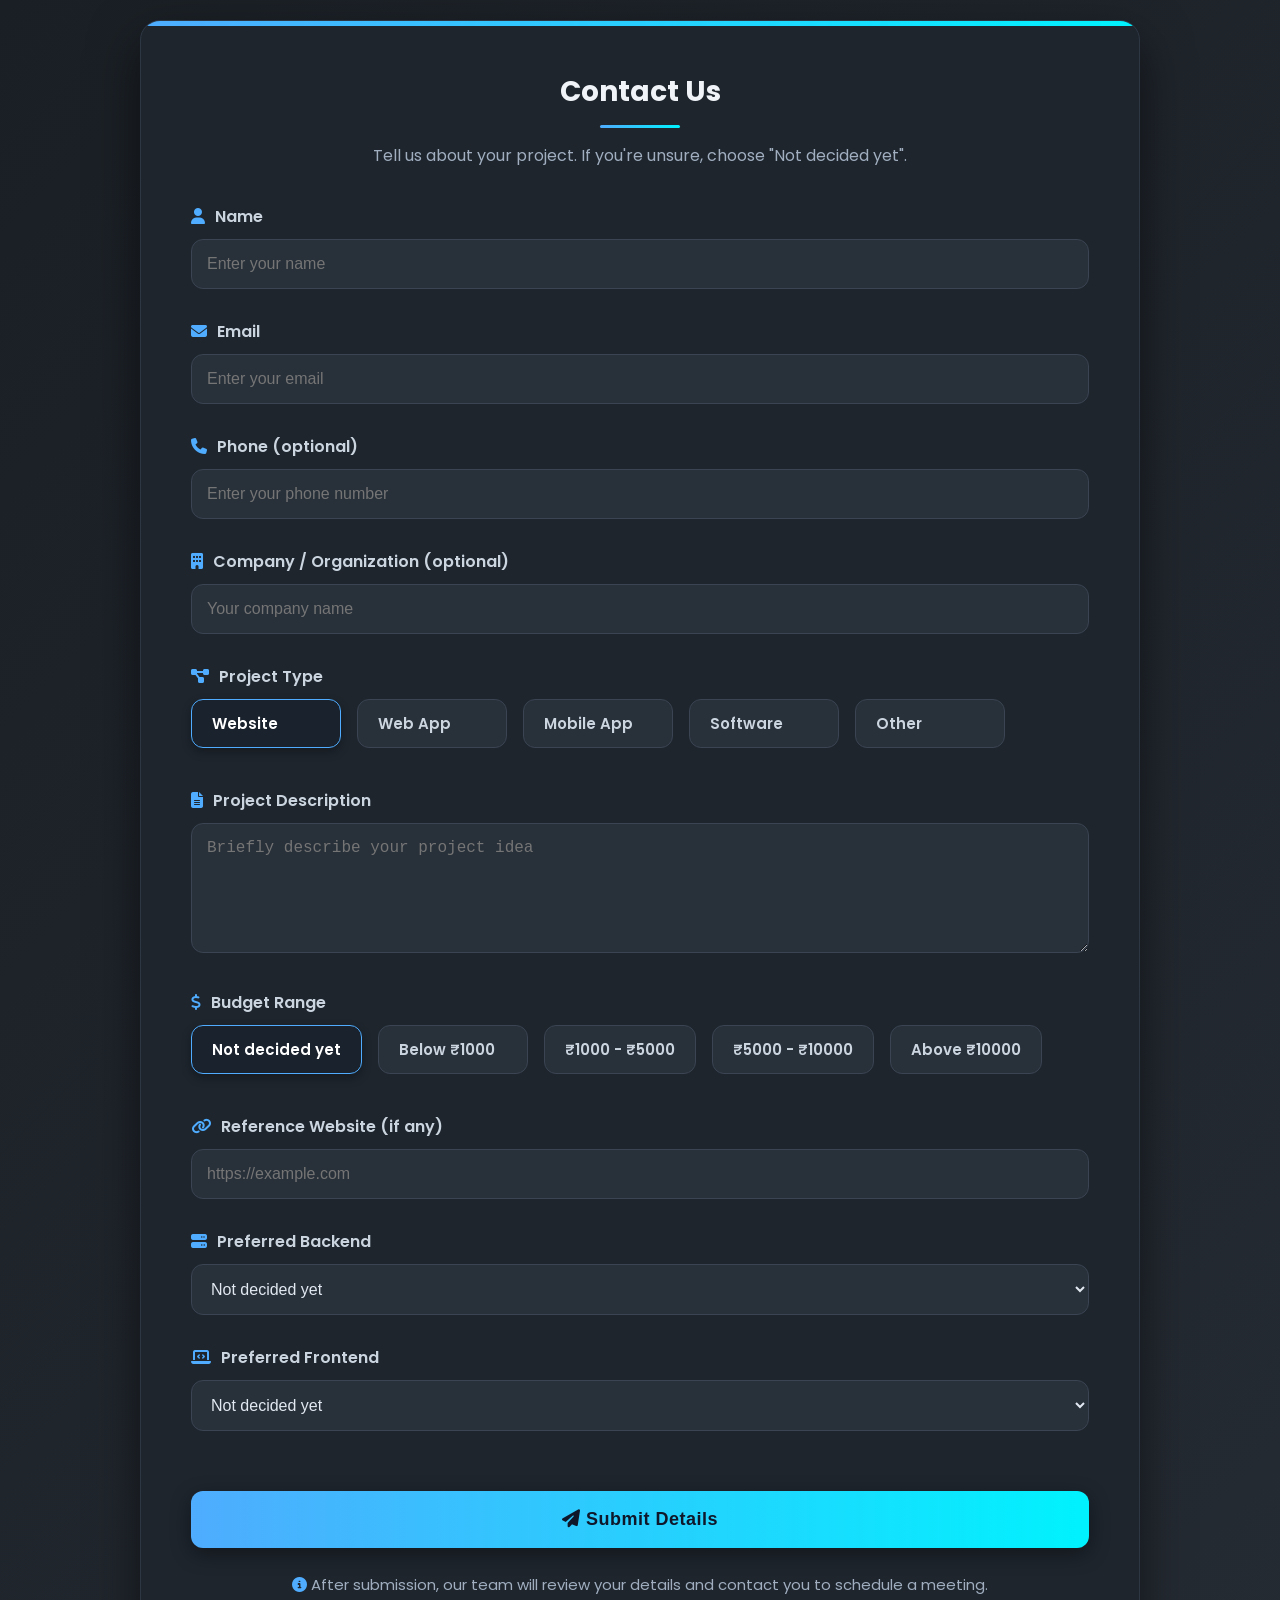
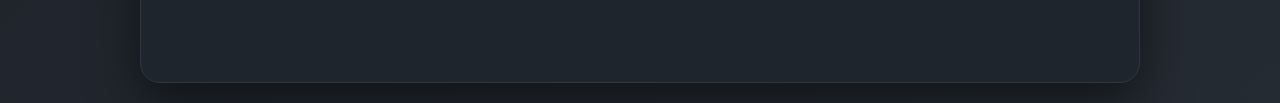
==== pages/contact.html @ 9e1a7c72 "Change in index.html(yet to complete)." ====
<!DOCTYPE html>
<html lang="en">
<head>
  <meta charset="UTF-8" />
  <meta name="viewport" content="width=device-width, initial-scale=1.0" />
  <title>Contact Us | Project Inquiry</title>
  <link href="https://fonts.googleapis.com/css2?family=Poppins:wght@300;400;500;600;700&display=swap" rel="stylesheet">
  <link rel="stylesheet" href="https://cdnjs.cloudflare.com/ajax/libs/font-awesome/6.4.0/css/all.min.css">
  <style>
    * {
      margin: 0;
      padding: 0;
      box-sizing: border-box;
    }

    body {
      font-family: "Poppins", sans-serif;
      background: linear-gradient(135deg, #1a1f25 0%, #252b33 100%);
      color: #e0e6ed;
      min-height: 100vh;
      display: flex;
      justify-content: center;
      align-items: center;
      padding: 20px;
    }

    .container {
      max-width: 1000px; /* Increased width */
      width: 100%;
      background: #1e252d;
      padding: 50px;
      border-radius: 20px;
      box-shadow: 0 20px 50px rgba(0, 0, 0, 0.5);
      position: relative;
      overflow: hidden;
      transform: translateY(0);
      transition: transform 0.5s ease, box-shadow 0.5s ease;
      border: 1px solid #2d3744;
    }

    .container:hover {
      transform: translateY(-6px);
      box-shadow: 0 25px 60px rgba(0, 0, 0, 0.6);
    }

    .container::before {
      content: "";
      position: absolute;
      top: 0;
      left: 0;
      width: 100%;
      height: 5px;
      background: linear-gradient(90deg, #4facfe 0%, #00f2fe 100%);
      border-radius: 20px 20px 0 0;
    }

    h1 {
      text-align: center;
      color: #f0f4f8;
      margin-bottom: 15px;
      font-weight: 700;
      position: relative;
      padding-bottom: 15px;
      font-size: 28px;
    }

    h1::after {
      content: "";
      position: absolute;
      bottom: 0;
      left: 50%;
      transform: translateX(-50%);
      width: 80px;
      height: 3px;
      background: linear-gradient(90deg, #4facfe 0%, #00f2fe 100%);
      border-radius: 2px;
    }

    p {
      text-align: center;
      color: #a0aec0;
      margin-bottom: 35px;
      line-height: 1.6;
      font-size: 16px;
    }

    form {
      margin-top: 20px;
    }

    .form-group {
      margin-bottom: 30px;
      position: relative;
      opacity: 0;
      transform: translateY(20px);
      animation: fadeInUp 0.6s ease forwards;
    }

    .form-group:nth-child(n) { 
      animation-delay: calc(0.1s * var(--delay)); 
    }

    label {
      display: block;
      font-weight: 600;
      margin-bottom: 10px;
      color: #cbd5e0;
      display: flex;
      align-items: center;
      font-size: 16px;
    }

    label i {
      margin-right: 10px;
      color: #4facfe;
    }

    input[type="text"],
    input[type="email"],
    input[type="url"],
    textarea,
    select {
      width: 100%;
      padding: 15px;
      border: 1px solid #3a4452;
      border-radius: 12px;
      font-size: 16px;
      background-color: #28303a;
      color: #e2e8f0;
      transition: all 0.3s ease;
    }

    input:focus,
    textarea:focus,
    select:focus {
      border-color: #4facfe;
      box-shadow: 0 0 0 3px rgba(79, 172, 254, 0.3);
      outline: none;
      background-color: #2d3744;
    }

    textarea {
      resize: vertical;
      min-height: 130px;
    }

    /* Radio Button Styling */
    .option-group {
      display: flex;
      flex-wrap: wrap;
      gap: 16px;
      margin-top: 10px;
    }

    .option-item {
      display: flex;
      align-items: center;
      position: relative;
    }

    .option-input {
      opacity: 0;
      position: absolute;
    }

    .option-label {
      padding: 12px 20px;
      background: #28303a;
      border: 1px solid #3a4452;
      border-radius: 12px;
      cursor: pointer;
      transition: all 0.25s ease;
      font-size: 15px;
      user-select: none;
      min-width: 150px;
      text-align: center;
      color: #cbd5e0;
    }

    .option-input:checked + .option-label {
      background: #1a222e;
      border-color: #4facfe;
      color: #ffffff;
      font-weight: 600;
      box-shadow: 0 4px 10px rgba(0, 0, 0, 0.3);
    }

    .option-input:focus + .option-label {
      outline: 2px solid #4facfe;
      outline-offset: 2px;
    }

    button {
      margin-top: 30px;
      width: 100%;
      padding: 18px;
      background: linear-gradient(90deg, #4facfe 0%, #00f2fe 100%);
      color: #0f172a;
      border: none;
      border-radius: 12px;
      font-size: 18px;
      font-weight: 600;
      cursor: pointer;
      transition: all 0.4s ease;
      position: relative;
      overflow: hidden;
      box-shadow: 0 6px 20px rgba(0, 0, 0, 0.4);
      letter-spacing: 0.5px;
    }

    button:hover {
      transform: translateY(-4px);
      box-shadow: 0 10px 25px rgba(0, 0, 0, 0.5);
    }

    button:active {
      transform: translateY(0);
    }

    button::after {
      content: "";
      position: absolute;
      top: 0;
      left: -100%;
      width: 100%;
      height: 100%;
      background: linear-gradient(90deg, transparent, rgba(255, 255, 255, 0.2), transparent);
      transition: left 0.6s;
    }

    button:hover::after {
      left: 100%;
    }

    .note {
      font-size: 15px;
      color: #a0aec0;
      margin-top: 25px;
      text-align: center;
      line-height: 1.6;
      opacity: 0;
      transform: translateY(10px);
      animation: fadeInUp 0.8s ease forwards;
    }

    .note i {
      color: #4facfe;
    }

    @keyframes fadeInUp {
      to {
        opacity: 1;
        transform: translateY(0);
      }
    }

    @media (max-width: 768px) {
      .container {
        padding: 30px;
        max-width: 95%;
      }

      .option-group {
        flex-direction: column;
        gap: 12px;
      }

      .option-label {
        min-width: auto;
        text-align: left;
        padding: 14px;
      }

      h1 {
        font-size: 24px;
      }
    }
  </style>
</head>
<body>
  <div class="container">
    <h1>Contact Us</h1>
    <p>Tell us about your project. If you're unsure, choose "Not decided yet".</p>

    <form>
      <!-- Basic Info -->
      <div class="form-group" style="--delay: 1">
        <label><i class="fas fa-user"></i> Name</label>
        <input type="text" placeholder="Enter your name" required>
      </div>

      <div class="form-group" style="--delay: 2">
        <label><i class="fas fa-envelope"></i> Email</label>
        <input type="email" placeholder="Enter your email" required>
      </div>

      <div class="form-group" style="--delay: 3">
        <label><i class="fas fa-phone"></i> Phone (optional)</label>
        <input type="text" placeholder="Enter your phone number">
      </div>

      <div class="form-group" style="--delay: 4">
        <label><i class="fas fa-building"></i> Company / Organization (optional)</label>
        <input type="text" placeholder="Your company name">
      </div>

      <!-- Project Type - Radio Buttons -->
      <div class="form-group" style="--delay: 5">
        <label><i class="fas fa-project-diagram"></i> Project Type</label>
        <div class="option-group">
          <div class="option-item">
            <input type="radio" id="type-website" name="project-type" class="option-input" value="Website" checked>
            <label for="type-website" class="option-label">Website</label>
          </div>
          <div class="option-item">
            <input type="radio" id="type-webapp" name="project-type" class="option-input" value="Web App">
            <label for="type-webapp" class="option-label">Web App</label>
          </div>
          <div class="option-item">
            <input type="radio" id="type-mobile" name="project-type" class="option-input" value="Mobile App">
            <label for="type-mobile" class="option-label">Mobile App</label>
          </div>
          <div class="option-item">
            <input type="radio" id="type-software" name="project-type" class="option-input" value="Software">
            <label for="type-software" class="option-label">Software</label>
          </div>
          <div class="option-item">
            <input type="radio" id="type-other" name="project-type" class="option-input" value="Other">
            <label for="type-other" class="option-label">Other</label>
          </div>
        </div>
      </div>

      <!-- Project Description -->
      <div class="form-group" style="--delay: 6">
        <label><i class="fas fa-file-alt"></i> Project Description</label>
        <textarea placeholder="Briefly describe your project idea"></textarea>
      </div>

      <!-- Budget Range - Radio Buttons -->
      <div class="form-group" style="--delay: 7">
        <label><i class="fas fa-dollar-sign"></i> Budget Range</label>
        <div class="option-group">
          <div class="option-item">
            <input type="radio" id="budget-undecided" name="budget" class="option-input" value="Not decided yet" checked>
            <label for="budget-undecided" class="option-label">Not decided yet</label>
          </div>
          <div class="option-item">
            <input type="radio" id="budget-low" name="budget" class="option-input" value="Below ₹1000">
            <label for="budget-low" class="option-label">Below ₹1000</label>
          </div>
          <div class="option-item">
            <input type="radio" id="budget-mid1" name="budget" class="option-input" value="₹1000 - ₹5000">
            <label for="budget-mid1" class="option-label">₹1000 - ₹5000</label>
          </div>
          <div class="option-item">
            <input type="radio" id="budget-mid2" name="budget" class="option-input" value="₹5000 - ₹10000">
            <label for="budget-mid2" class="option-label">₹5000 - ₹10000</label>
          </div>
          <div class="option-item">
            <input type="radio" id="budget-high" name="budget" class="option-input" value="Above ₹10000">
            <label for="budget-high" class="option-label">Above ₹10000</label>
          </div>
        </div>
      </div>

      <!-- Reference Website -->
      <div class="form-group" style="--delay: 8">
        <label><i class="fas fa-link"></i> Reference Website (if any)</label>
        <input type="url" placeholder="https://example.com">
      </div>

      <!-- Technology Preferences -->
      <div class="form-group" style="--delay: 9">
        <label><i class="fas fa-server"></i> Preferred Backend</label>
        <select>
          <option>Not decided yet</option>
          <option>Java (Secure and reliable)</option>
          <option>Node.js (Fast and scalable)</option>
          <option>Python (Clean and efficient)</option>
          <option>PHP (Cost-effective)</option>
          <option>.NET Core (Robust for enterprise)</option>
          <option>Go (High performance)</option>
          <option>Firebase (Serverless and quick)</option>
        </select>
      </div>

      <div class="form-group" style="--delay: 10">
        <label><i class="fas fa-laptop-code"></i> Preferred Frontend</label>
        <select>
          <option>Not decided yet</option>
          <option>React.js (Modern and dynamic)</option>
          <option>Vue.js (Lightweight and flexible)</option>
          <option>Angular (Structured and powerful)</option>
          <option>Next.js (SEO-friendly React)</option>
          <option>Svelte (Fast and minimal)</option>
          <option>HTML + CSS + JS (Simple and affordable)</option>
          <option>Flutter Web (Cross-platform UI)</option>
        </select>
      </div>

      <button type="submit" style="--delay: 11">
        <i class="fas fa-paper-plane"></i> Submit Details
      </button>

      <p class="note" style="--delay: 12">
        <i class="fas fa-info-circle"></i> After submission, our team will review your details and contact you to schedule a meeting.
      </p>
    </form>
  </div>

  <script>
    // Focus enhancement for accessibility
    document.querySelectorAll('.option-input').forEach(input => {
      input.addEventListener('focus', () => {
        input.nextElementSibling.style.outline = '2px solid #4facfe';
      });
      input.addEventListener('blur', () => {
        input.nextElementSibling.style.outline = 'none';
      });
    });

    // Form submission simulation
    document.querySelector('form').addEventListener('submit', e => {
      e.preventDefault();
      const btn = e.target.querySelector('button');
      const original = btn.innerHTML;
      btn.innerHTML = '<i class="fas fa-spinner fa-spin"></i> Sending...';
      btn.disabled = true;

      setTimeout(() => {
        btn.innerHTML = '<i class="fas fa-check"></i> Submitted Successfully!';
        btn.style.background = 'linear-gradient(90deg, #00b09b, #96c93d)';
        setTimeout(() => {
          btn.innerHTML = original;
          btn.disabled = false;
          btn.style.background = 'linear-gradient(90deg, #4facfe 0%, #00f2fe 100%)';
        }, 2500);
      }, 1500);
    });
  </script>
</body>
</html>
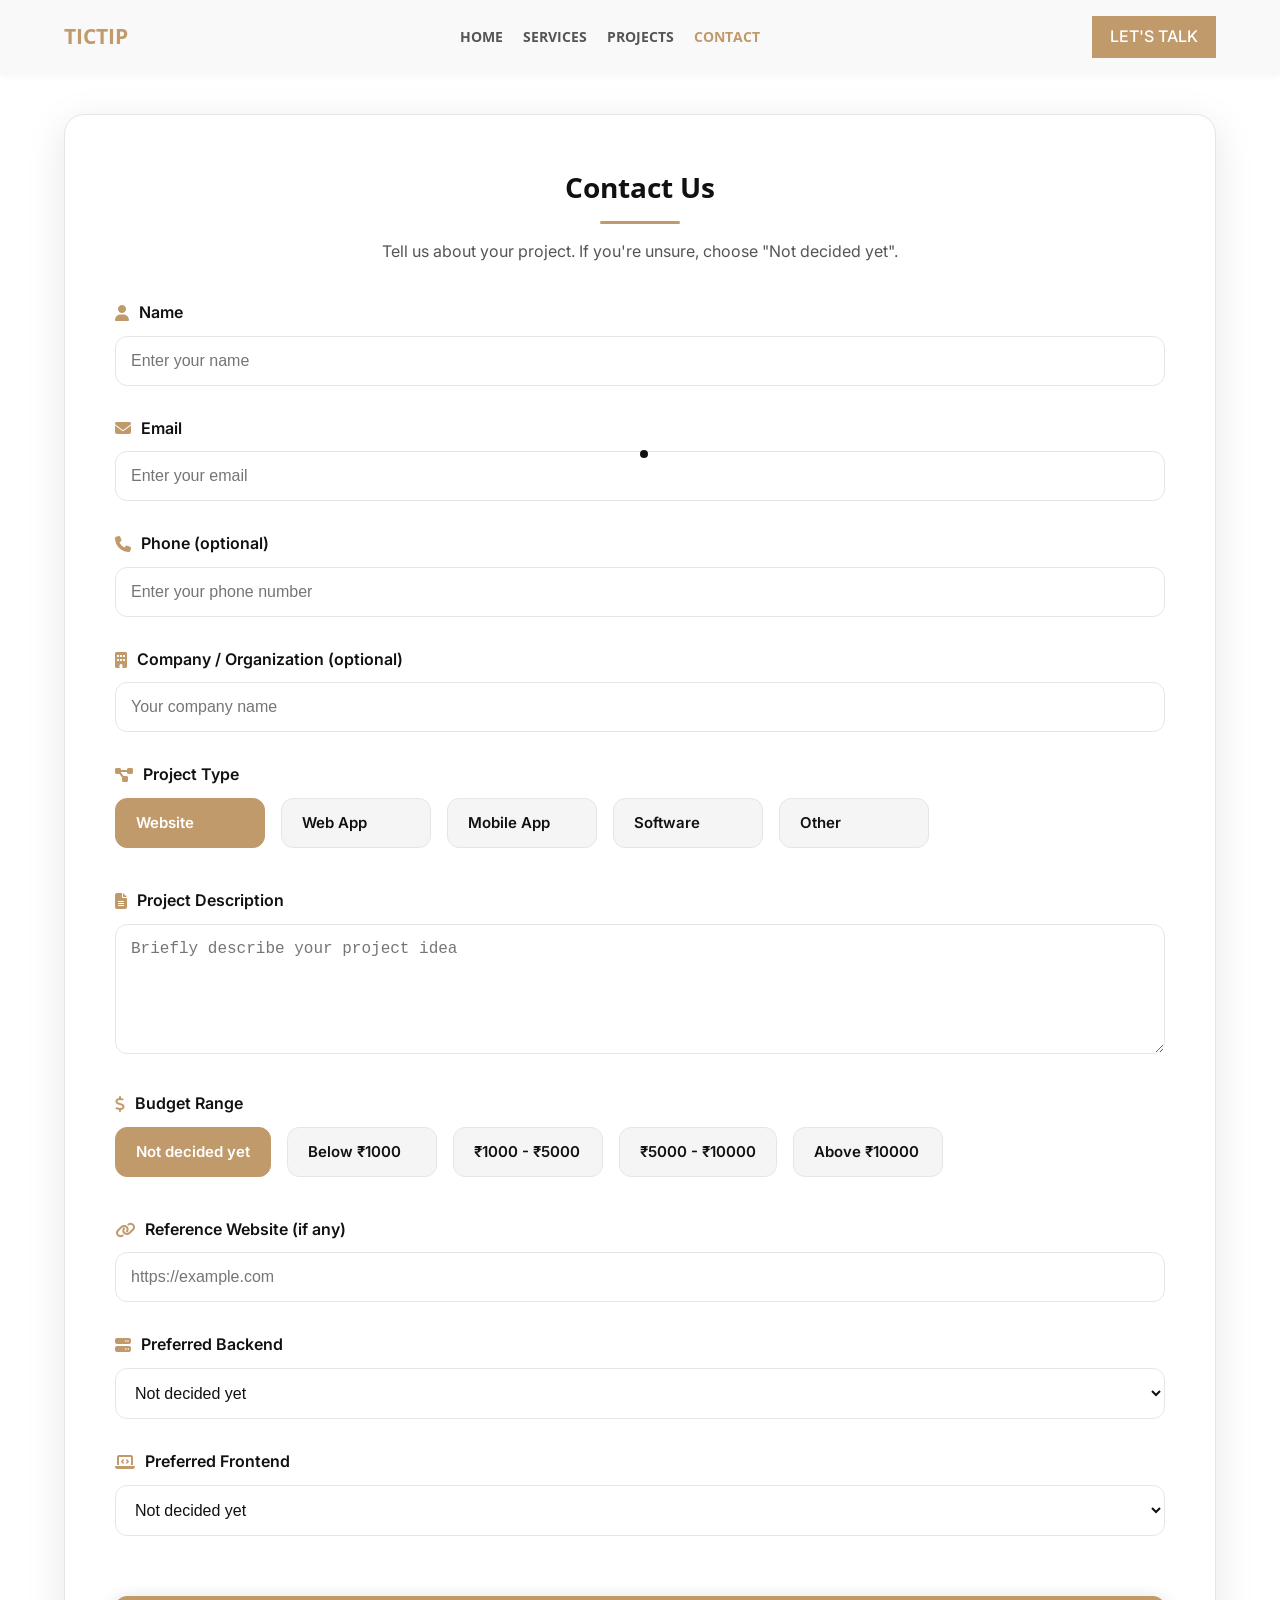
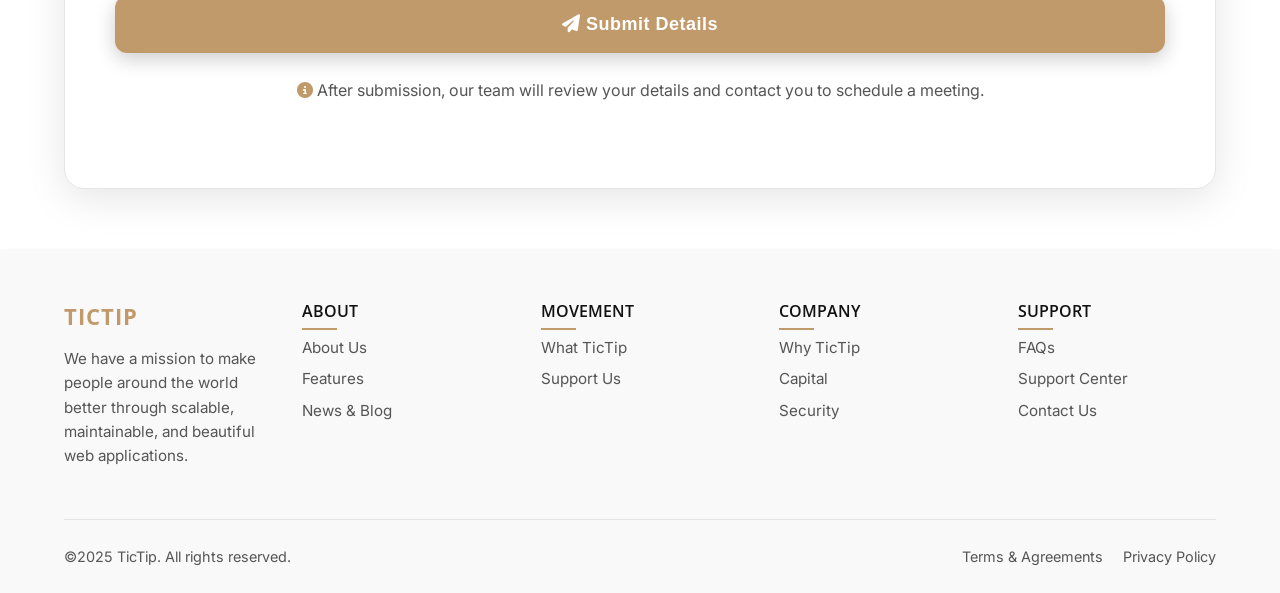
==== commit 24823b03: "Add modern contact page with custom styles and JS" ====
--- a/pages/contact.html
+++ b/pages/contact.html
@@ -4,440 +4,208 @@
   <meta charset="UTF-8" />
   <meta name="viewport" content="width=device-width, initial-scale=1.0" />
   <title>Contact Us | Project Inquiry</title>
-  <link href="https://fonts.googleapis.com/css2?family=Poppins:wght@300;400;500;600;700&display=swap" rel="stylesheet">
+  <!-- Fonts -->
+  <link href="https://fonts.googleapis.com/css2?family=Open+Sans:wght@700&family=Inter:wght@400;500;600&display=swap" rel="stylesheet">
+  <!-- Icons -->
   <link rel="stylesheet" href="https://cdnjs.cloudflare.com/ajax/libs/font-awesome/6.4.0/css/all.min.css">
-  <style>
-    * {
-      margin: 0;
-      padding: 0;
-      box-sizing: border-box;
-    }
-
-    body {
-      font-family: "Poppins", sans-serif;
-      background: linear-gradient(135deg, #1a1f25 0%, #252b33 100%);
-      color: #e0e6ed;
-      min-height: 100vh;
-      display: flex;
-      justify-content: center;
-      align-items: center;
-      padding: 20px;
-    }
-
-    .container {
-      max-width: 1000px; /* Increased width */
-      width: 100%;
-      background: #1e252d;
-      padding: 50px;
-      border-radius: 20px;
-      box-shadow: 0 20px 50px rgba(0, 0, 0, 0.5);
-      position: relative;
-      overflow: hidden;
-      transform: translateY(0);
-      transition: transform 0.5s ease, box-shadow 0.5s ease;
-      border: 1px solid #2d3744;
-    }
-
-    .container:hover {
-      transform: translateY(-6px);
-      box-shadow: 0 25px 60px rgba(0, 0, 0, 0.6);
-    }
-
-    .container::before {
-      content: "";
-      position: absolute;
-      top: 0;
-      left: 0;
-      width: 100%;
-      height: 5px;
-      background: linear-gradient(90deg, #4facfe 0%, #00f2fe 100%);
-      border-radius: 20px 20px 0 0;
-    }
-
-    h1 {
-      text-align: center;
-      color: #f0f4f8;
-      margin-bottom: 15px;
-      font-weight: 700;
-      position: relative;
-      padding-bottom: 15px;
-      font-size: 28px;
-    }
-
-    h1::after {
-      content: "";
-      position: absolute;
-      bottom: 0;
-      left: 50%;
-      transform: translateX(-50%);
-      width: 80px;
-      height: 3px;
-      background: linear-gradient(90deg, #4facfe 0%, #00f2fe 100%);
-      border-radius: 2px;
-    }
-
-    p {
-      text-align: center;
-      color: #a0aec0;
-      margin-bottom: 35px;
-      line-height: 1.6;
-      font-size: 16px;
-    }
-
-    form {
-      margin-top: 20px;
-    }
-
-    .form-group {
-      margin-bottom: 30px;
-      position: relative;
-      opacity: 0;
-      transform: translateY(20px);
-      animation: fadeInUp 0.6s ease forwards;
-    }
-
-    .form-group:nth-child(n) { 
-      animation-delay: calc(0.1s * var(--delay)); 
-    }
-
-    label {
-      display: block;
-      font-weight: 600;
-      margin-bottom: 10px;
-      color: #cbd5e0;
-      display: flex;
-      align-items: center;
-      font-size: 16px;
-    }
-
-    label i {
-      margin-right: 10px;
-      color: #4facfe;
-    }
-
-    input[type="text"],
-    input[type="email"],
-    input[type="url"],
-    textarea,
-    select {
-      width: 100%;
-      padding: 15px;
-      border: 1px solid #3a4452;
-      border-radius: 12px;
-      font-size: 16px;
-      background-color: #28303a;
-      color: #e2e8f0;
-      transition: all 0.3s ease;
-    }
-
-    input:focus,
-    textarea:focus,
-    select:focus {
-      border-color: #4facfe;
-      box-shadow: 0 0 0 3px rgba(79, 172, 254, 0.3);
-      outline: none;
-      background-color: #2d3744;
-    }
-
-    textarea {
-      resize: vertical;
-      min-height: 130px;
-    }
-
-    /* Radio Button Styling */
-    .option-group {
-      display: flex;
-      flex-wrap: wrap;
-      gap: 16px;
-      margin-top: 10px;
-    }
-
-    .option-item {
-      display: flex;
-      align-items: center;
-      position: relative;
-    }
-
-    .option-input {
-      opacity: 0;
-      position: absolute;
-    }
-
-    .option-label {
-      padding: 12px 20px;
-      background: #28303a;
-      border: 1px solid #3a4452;
-      border-radius: 12px;
-      cursor: pointer;
-      transition: all 0.25s ease;
-      font-size: 15px;
-      user-select: none;
-      min-width: 150px;
-      text-align: center;
-      color: #cbd5e0;
-    }
-
-    .option-input:checked + .option-label {
-      background: #1a222e;
-      border-color: #4facfe;
-      color: #ffffff;
-      font-weight: 600;
-      box-shadow: 0 4px 10px rgba(0, 0, 0, 0.3);
-    }
-
-    .option-input:focus + .option-label {
-      outline: 2px solid #4facfe;
-      outline-offset: 2px;
-    }
-
-    button {
-      margin-top: 30px;
-      width: 100%;
-      padding: 18px;
-      background: linear-gradient(90deg, #4facfe 0%, #00f2fe 100%);
-      color: #0f172a;
-      border: none;
-      border-radius: 12px;
-      font-size: 18px;
-      font-weight: 600;
-      cursor: pointer;
-      transition: all 0.4s ease;
-      position: relative;
-      overflow: hidden;
-      box-shadow: 0 6px 20px rgba(0, 0, 0, 0.4);
-      letter-spacing: 0.5px;
-    }
-
-    button:hover {
-      transform: translateY(-4px);
-      box-shadow: 0 10px 25px rgba(0, 0, 0, 0.5);
-    }
-
-    button:active {
-      transform: translateY(0);
-    }
-
-    button::after {
-      content: "";
-      position: absolute;
-      top: 0;
-      left: -100%;
-      width: 100%;
-      height: 100%;
-      background: linear-gradient(90deg, transparent, rgba(255, 255, 255, 0.2), transparent);
-      transition: left 0.6s;
-    }
-
-    button:hover::after {
-      left: 100%;
-    }
-
-    .note {
-      font-size: 15px;
-      color: #a0aec0;
-      margin-top: 25px;
-      text-align: center;
-      line-height: 1.6;
-      opacity: 0;
-      transform: translateY(10px);
-      animation: fadeInUp 0.8s ease forwards;
-    }
-
-    .note i {
-      color: #4facfe;
-    }
-
-    @keyframes fadeInUp {
-      to {
-        opacity: 1;
-        transform: translateY(0);
-      }
-    }
-
-    @media (max-width: 768px) {
-      .container {
-        padding: 30px;
-        max-width: 95%;
-      }
-
-      .option-group {
-        flex-direction: column;
-        gap: 12px;
-      }
-
-      .option-label {
-        min-width: auto;
-        text-align: left;
-        padding: 14px;
-      }
-
-      h1 {
-        font-size: 24px;
-      }
-    }
-  </style>
+  <!-- Styles -->
+  <link rel="stylesheet" href="../style/contact.css">
 </head>
 <body>
-  <div class="container">
-    <h1>Contact Us</h1>
-    <p>Tell us about your project. If you're unsure, choose "Not decided yet".</p>
-
-    <form>
-      <!-- Basic Info -->
-      <div class="form-group" style="--delay: 1">
-        <label><i class="fas fa-user"></i> Name</label>
-        <input type="text" placeholder="Enter your name" required>
-      </div>
-
-      <div class="form-group" style="--delay: 2">
-        <label><i class="fas fa-envelope"></i> Email</label>
-        <input type="email" placeholder="Enter your email" required>
-      </div>
-
-      <div class="form-group" style="--delay: 3">
-        <label><i class="fas fa-phone"></i> Phone (optional)</label>
-        <input type="text" placeholder="Enter your phone number">
-      </div>
-
-      <div class="form-group" style="--delay: 4">
-        <label><i class="fas fa-building"></i> Company / Organization (optional)</label>
-        <input type="text" placeholder="Your company name">
-      </div>
-
-      <!-- Project Type - Radio Buttons -->
-      <div class="form-group" style="--delay: 5">
-        <label><i class="fas fa-project-diagram"></i> Project Type</label>
-        <div class="option-group">
-          <div class="option-item">
-            <input type="radio" id="type-website" name="project-type" class="option-input" value="Website" checked>
-            <label for="type-website" class="option-label">Website</label>
+  <!-- Header -->
+  <header class="topbar">
+    <div class="container nav-container">
+      <a href="/" class="brand">TicTip</a>
+      <nav>
+        <a href="../index.html">Home</a>
+        <a href="#">Services</a>
+        <a href="../pages/projects.html">Projects</a>
+        <a href="../pages/contact.html" class="active">Contact</a>
+      </nav>
+      <a href="#" class="cta">Let's Talk</a>
+    </div>
+  </header>
+
+  <!-- Cursor -->
+  <div id="cursor">
+    <div id="cursor-dot"></div>
+  </div>
+
+  <!-- Contact Form Section -->
+  <main class="container contact-section">
+    <div class="form-wrapper">
+      <h1>Contact Us</h1>
+      <p>Tell us about your project. If you're unsure, choose "Not decided yet".</p>
+
+      <form id="contactForm">
+        <div class="form-group" style="--delay: 1">
+          <label><i class="fas fa-user"></i> Name</label>
+          <input type="text" placeholder="Enter your name" required>
+        </div>
+
+        <div class="form-group" style="--delay: 2">
+          <label><i class="fas fa-envelope"></i> Email</label>
+          <input type="email" placeholder="Enter your email" required>
+        </div>
+
+        <div class="form-group" style="--delay: 3">
+          <label><i class="fas fa-phone"></i> Phone (optional)</label>
+          <input type="text" placeholder="Enter your phone number">
+        </div>
+
+        <div class="form-group" style="--delay: 4">
+          <label><i class="fas fa-building"></i> Company / Organization (optional)</label>
+          <input type="text" placeholder="Your company name">
+        </div>
+
+        <div class="form-group" style="--delay: 5">
+          <label><i class="fas fa-project-diagram"></i> Project Type</label>
+          <div class="option-group">
+            <div class="option-item">
+              <input type="radio" id="type-website" name="project-type" class="option-input" value="Website" checked>
+              <label for="type-website" class="option-label">Website</label>
+            </div>
+            <div class="option-item">
+              <input type="radio" id="type-webapp" name="project-type" class="option-input" value="Web App">
+              <label for="type-webapp" class="option-label">Web App</label>
+            </div>
+            <div class="option-item">
+              <input type="radio" id="type-mobile" name="project-type" class="option-input" value="Mobile App">
+              <label for="type-mobile" class="option-label">Mobile App</label>
+            </div>
+            <div class="option-item">
+              <input type="radio" id="type-software" name="project-type" class="option-input" value="Software">
+              <label for="type-software" class="option-label">Software</label>
+            </div>
+            <div class="option-item">
+              <input type="radio" id="type-other" name="project-type" class="option-input" value="Other">
+              <label for="type-other" class="option-label">Other</label>
+            </div>
           </div>
-          <div class="option-item">
-            <input type="radio" id="type-webapp" name="project-type" class="option-input" value="Web App">
-            <label for="type-webapp" class="option-label">Web App</label>
+        </div>
+
+        <div class="form-group" style="--delay: 6">
+          <label><i class="fas fa-file-alt"></i> Project Description</label>
+          <textarea placeholder="Briefly describe your project idea"></textarea>
+        </div>
+
+        <div class="form-group" style="--delay: 7">
+          <label><i class="fas fa-dollar-sign"></i> Budget Range</label>
+          <div class="option-group">
+            <div class="option-item">
+              <input type="radio" id="budget-undecided" name="budget" class="option-input" value="Not decided yet" checked>
+              <label for="budget-undecided" class="option-label">Not decided yet</label>
+            </div>
+            <div class="option-item">
+              <input type="radio" id="budget-low" name="budget" class="option-input" value="Below ₹1000">
+              <label for="budget-low" class="option-label">Below ₹1000</label>
+            </div>
+            <div class="option-item">
+              <input type="radio" id="budget-mid1" name="budget" class="option-input" value="₹1000 - ₹5000">
+              <label for="budget-mid1" class="option-label">₹1000 - ₹5000</label>
+            </div>
+            <div class="option-item">
+              <input type="radio" id="budget-mid2" name="budget" class="option-input" value="₹5000 - ₹10000">
+              <label for="budget-mid2" class="option-label">₹5000 - ₹10000</label>
+            </div>
+            <div class="option-item">
+              <input type="radio" id="budget-high" name="budget" class="option-input" value="Above ₹10000">
+              <label for="budget-high" class="option-label">Above ₹10000</label>
+            </div>
           </div>
-          <div class="option-item">
-            <input type="radio" id="type-mobile" name="project-type" class="option-input" value="Mobile App">
-            <label for="type-mobile" class="option-label">Mobile App</label>
-          </div>
-          <div class="option-item">
-            <input type="radio" id="type-software" name="project-type" class="option-input" value="Software">
-            <label for="type-software" class="option-label">Software</label>
-          </div>
-          <div class="option-item">
-            <input type="radio" id="type-other" name="project-type" class="option-input" value="Other">
-            <label for="type-other" class="option-label">Other</label>
-          </div>
-        </div>
-      </div>
-
-      <!-- Project Description -->
-      <div class="form-group" style="--delay: 6">
-        <label><i class="fas fa-file-alt"></i> Project Description</label>
-        <textarea placeholder="Briefly describe your project idea"></textarea>
-      </div>
-
-      <!-- Budget Range - Radio Buttons -->
-      <div class="form-group" style="--delay: 7">
-        <label><i class="fas fa-dollar-sign"></i> Budget Range</label>
-        <div class="option-group">
-          <div class="option-item">
-            <input type="radio" id="budget-undecided" name="budget" class="option-input" value="Not decided yet" checked>
-            <label for="budget-undecided" class="option-label">Not decided yet</label>
-          </div>
-          <div class="option-item">
-            <input type="radio" id="budget-low" name="budget" class="option-input" value="Below ₹1000">
-            <label for="budget-low" class="option-label">Below ₹1000</label>
-          </div>
-          <div class="option-item">
-            <input type="radio" id="budget-mid1" name="budget" class="option-input" value="₹1000 - ₹5000">
-            <label for="budget-mid1" class="option-label">₹1000 - ₹5000</label>
-          </div>
-          <div class="option-item">
-            <input type="radio" id="budget-mid2" name="budget" class="option-input" value="₹5000 - ₹10000">
-            <label for="budget-mid2" class="option-label">₹5000 - ₹10000</label>
-          </div>
-          <div class="option-item">
-            <input type="radio" id="budget-high" name="budget" class="option-input" value="Above ₹10000">
-            <label for="budget-high" class="option-label">Above ₹10000</label>
-          </div>
-        </div>
-      </div>
-
-      <!-- Reference Website -->
-      <div class="form-group" style="--delay: 8">
-        <label><i class="fas fa-link"></i> Reference Website (if any)</label>
-        <input type="url" placeholder="https://example.com">
-      </div>
-
-      <!-- Technology Preferences -->
-      <div class="form-group" style="--delay: 9">
-        <label><i class="fas fa-server"></i> Preferred Backend</label>
-        <select>
-          <option>Not decided yet</option>
-          <option>Java (Secure and reliable)</option>
-          <option>Node.js (Fast and scalable)</option>
-          <option>Python (Clean and efficient)</option>
-          <option>PHP (Cost-effective)</option>
-          <option>.NET Core (Robust for enterprise)</option>
-          <option>Go (High performance)</option>
-          <option>Firebase (Serverless and quick)</option>
-        </select>
-      </div>
-
-      <div class="form-group" style="--delay: 10">
-        <label><i class="fas fa-laptop-code"></i> Preferred Frontend</label>
-        <select>
-          <option>Not decided yet</option>
-          <option>React.js (Modern and dynamic)</option>
-          <option>Vue.js (Lightweight and flexible)</option>
-          <option>Angular (Structured and powerful)</option>
-          <option>Next.js (SEO-friendly React)</option>
-          <option>Svelte (Fast and minimal)</option>
-          <option>HTML + CSS + JS (Simple and affordable)</option>
-          <option>Flutter Web (Cross-platform UI)</option>
-        </select>
-      </div>
-
-      <button type="submit" style="--delay: 11">
-        <i class="fas fa-paper-plane"></i> Submit Details
-      </button>
-
-      <p class="note" style="--delay: 12">
-        <i class="fas fa-info-circle"></i> After submission, our team will review your details and contact you to schedule a meeting.
-      </p>
-    </form>
-  </div>
-
-  <script>
-    // Focus enhancement for accessibility
-    document.querySelectorAll('.option-input').forEach(input => {
-      input.addEventListener('focus', () => {
-        input.nextElementSibling.style.outline = '2px solid #4facfe';
-      });
-      input.addEventListener('blur', () => {
-        input.nextElementSibling.style.outline = 'none';
-      });
-    });
-
-    // Form submission simulation
-    document.querySelector('form').addEventListener('submit', e => {
-      e.preventDefault();
-      const btn = e.target.querySelector('button');
-      const original = btn.innerHTML;
-      btn.innerHTML = '<i class="fas fa-spinner fa-spin"></i> Sending...';
-      btn.disabled = true;
-
-      setTimeout(() => {
-        btn.innerHTML = '<i class="fas fa-check"></i> Submitted Successfully!';
-        btn.style.background = 'linear-gradient(90deg, #00b09b, #96c93d)';
-        setTimeout(() => {
-          btn.innerHTML = original;
-          btn.disabled = false;
-          btn.style.background = 'linear-gradient(90deg, #4facfe 0%, #00f2fe 100%)';
-        }, 2500);
-      }, 1500);
-    });
-  </script>
+        </div>
+
+        <div class="form-group" style="--delay: 8">
+          <label><i class="fas fa-link"></i> Reference Website (if any)</label>
+          <input type="url" placeholder="https://example.com">
+        </div>
+
+        <div class="form-group" style="--delay: 9">
+          <label><i class="fas fa-server"></i> Preferred Backend</label>
+          <select>
+            <option>Not decided yet</option>
+            <option>Java (Secure and reliable)</option>
+            <option>Node.js (Fast and scalable)</option>
+            <option>Python (Clean and efficient)</option>
+            <option>PHP (Cost-effective)</option>
+            <option>.NET Core (Robust for enterprise)</option>
+            <option>Go (High performance)</option>
+            <option>Firebase (Serverless and quick)</option>
+          </select>
+        </div>
+
+        <div class="form-group" style="--delay: 10">
+          <label><i class="fas fa-laptop-code"></i> Preferred Frontend</label>
+          <select>
+            <option>Not decided yet</option>
+            <option>React.js (Modern and dynamic)</option>
+            <option>Vue.js (Lightweight and flexible)</option>
+            <option>Angular (Structured and powerful)</option>
+            <option>Next.js (SEO-friendly React)</option>
+            <option>Svelte (Fast and minimal)</option>
+            <option>HTML + CSS + JS (Simple and affordable)</option>
+            <option>Flutter Web (Cross-platform UI)</option>
+          </select>
+        </div>
+
+        <button type="submit" style="--delay: 11">
+          <i class="fas fa-paper-plane"></i> Submit Details
+        </button>
+
+        <p class="note" style="--delay: 12">
+          <i class="fas fa-info-circle"></i> After submission, our team will review your details and contact you to schedule a meeting.
+        </p>
+      </form>
+    </div>
+  </main>
+
+  <footer>
+    <div class="footer-content">
+      <div class="footer-col">
+        <h3>TicTip</h3>
+        <p>We have a mission to make people around the world better through scalable, maintainable, and beautiful web applications.</p>
+      </div>
+      <div class="footer-col">
+        <h4>About</h4>
+        <ul>
+          <li><a href="#">About Us</a></li>
+          <li><a href="#">Features</a></li>
+          <li><a href="#">News & Blog</a></li>
+        </ul>
+      </div>
+      <div class="footer-col">
+        <h4>Movement</h4>
+        <ul>
+          <li><a href="#">What TicTip</a></li>
+          <li><a href="#">Support Us</a></li>
+        </ul>
+      </div>
+      <div class="footer-col">
+        <h4>Company</h4>
+        <ul>
+          <li><a href="#">Why TicTip</a></li>
+          <li><a href="#">Capital</a></li>
+          <li><a href="#">Security</a></li>
+        </ul>
+      </div>
+      <div class="footer-col">
+        <h4>Support</h4>
+        <ul>
+          <li><a href="#">FAQs</a></li>
+          <li><a href="#">Support Center</a></li>
+          <li><a href="./contact.html">Contact Us</a></li>
+        </ul>
+      </div>
+    </div>
+    <div class="footer-bottom">
+      <p>©2025 TicTip. All rights reserved.</p>
+      <div class="footer-links">
+        <a href="#">Terms & Agreements</a>
+        <a href="#">Privacy Policy</a>
+      </div>
+    </div>
+  </footer>
+
+  <script src="../js/contact.js"></script>
 </body>
 </html>
--- a/style/contact.css
+++ b/style/contact.css
@@ -0,0 +1,501 @@
+/* === CSS Variables === */
+:root {
+  --bg: #ffffff;
+  --section-bg: #f9f9f9;
+  --text: #111111;
+  --muted: #555555;
+  --accent: #C19A6B; /* gold-brown accent */
+  --border: #e5e5e5;
+  --card-bg: #1c2128;
+  --gap: 20px;
+  --radius: 0px;
+  --transition: all 0.3s linear;
+  --font-heading: 'Open Sans', sans-serif;
+  --font-body: 'Inter', sans-serif;
+}
+
+/* === Global === */
+* {
+  margin: 0;
+  padding: 0;
+  box-sizing: border-box;
+}
+
+body {
+  margin: 0;
+  background: var(--bg);
+  color: var(--text);
+  font-family: var(--font-body);
+  overflow-x: hidden;
+  line-height: 1.6;
+}
+
+h1, h2, h3, h4, h5, h6, nav, .filter-btn {
+  font-family: var(--font-heading);
+  font-weight: 700;
+}
+
+.container {
+  width: 90%;
+  max-width: 1500px;
+  margin: 0 auto;
+}
+
+/* === Header / Nav === */
+.topbar {
+  border-bottom: 0px solid var(--border);
+  box-shadow: 0 2px 6px rgba(0,0,0,0.04);
+  padding: 16px 0;
+  position: sticky;
+  top: 0;
+  z-index: 100;
+  background: var(--section-bg);
+}
+
+.nav-container {
+  display: flex;
+  align-items: center;
+  justify-content: space-between;
+}
+
+.brand {
+  color: var(--accent);
+  font-family: var(--font-heading);
+  font-weight: 700;
+  text-decoration: none;
+  font-size: 1.3rem;
+  text-transform: uppercase;
+}
+
+nav {
+  display: flex;
+  gap: 20px;
+}
+
+nav a {
+  color: var(--muted);
+  text-decoration: none;
+  text-transform: uppercase;
+  transition: color 0.2s linear;
+  font-size: 0.9rem;
+}
+
+nav a.active,
+nav a:hover {
+  color: var(--accent);
+}
+
+.cta {
+  background: var(--accent);
+  color: #fff;
+  padding: 8px 18px;
+  text-decoration: none;
+  text-transform: uppercase;
+  font-weight: 500;
+  border: none;
+  cursor: pointer;
+  transition: var(--transition);
+}
+
+.cta:hover {
+  opacity: 0.85;
+}
+
+/* === Contact Section === */
+.contact-section {
+  min-height: calc(100vh - 80px);
+  display: flex;
+  justify-content: center;
+  padding-top: 40px;
+  padding-bottom: 60px;
+}
+
+.form-wrapper {
+  width: 100%;
+  max-width: 1200px;
+  background: var(--bg);
+  padding: 50px;
+  border-radius: 20px;
+  box-shadow: 0 10px 40px rgba(0, 0, 0, 0.1);
+  border: 1px solid var(--border);
+  position: relative;
+}
+
+.form-wrapper h1 {
+  text-align: center;
+  margin-bottom: 15px;
+  position: relative;
+  padding-bottom: 15px;
+  font-size: 28px;
+}
+
+.form-wrapper h1::after {
+  content: "";
+  position: absolute;
+  bottom: 0;
+  left: 50%;
+  transform: translateX(-50%);
+  width: 80px;
+  height: 3px;
+  background: var(--accent);
+  border-radius: 2px;
+}
+
+.form-wrapper p {
+  text-align: center;
+  color: var(--muted);
+  margin-bottom: 35px;
+  font-size: 16px;
+}
+
+/* Form Elements */
+.form-group {
+  margin-bottom: 30px;
+  position: relative;
+  opacity: 0;
+  transform: translateY(20px);
+  animation: fadeInUp 0.6s ease forwards;
+}
+
+.form-group:nth-child(n) {
+  animation-delay: calc(0.1s * var(--delay));
+}
+
+label {
+  display: flex;
+  align-items: center;
+  font-weight: 600;
+  margin-bottom: 10px;
+  color: var(--text);
+  font-size: 16px;
+}
+
+label i {
+  margin-right: 10px;
+  color: var(--accent);
+}
+
+input[type="text"],
+input[type="email"],
+input[type="url"],
+textarea,
+select {
+  width: 100%;
+  padding: 15px;
+  border: 1px solid var(--border);
+  border-radius: 12px;
+  font-size: 16px;
+  background-color: var(--bg);
+  color: var(--text);
+  transition: all 0.3s ease;
+}
+
+input:focus,
+textarea:focus,
+select:focus {
+  border-color: var(--accent);
+  box-shadow: 0 0 0 3px rgba(193, 154, 107, 0.2);
+  outline: none;
+}
+
+textarea {
+  resize: vertical;
+  min-height: 130px;
+}
+
+/* Radio Button Styling */
+.option-group {
+  display: flex;
+  flex-wrap: wrap;
+  gap: 16px;
+  margin-top: 10px;
+}
+
+.option-item {
+  display: flex;
+  align-items: center;
+  position: relative;
+}
+
+.option-input {
+  opacity: 0;
+  position: absolute;
+}
+
+.option-label {
+  padding: 12px 20px;
+  background: #f5f5f5;
+  border: 1px solid var(--border);
+  border-radius: 12px;
+  cursor: pointer;
+  transition: all 0.25s ease;
+  font-size: 15px;
+  user-select: none;
+  min-width: 150px;
+  text-align: center;
+  color: var(--text);
+}
+
+.option-input:checked + .option-label {
+  background: var(--accent);
+  color: white;
+  font-weight: 600;
+  border-color: var(--accent);
+}
+
+.option-input:focus + .option-label {
+  outline: 2px solid var(--accent);
+  outline-offset: 2px;
+}
+
+/* Submit Button */
+button {
+  margin-top: 30px;
+  width: 100%;
+  padding: 18px;
+  background: var(--accent);
+  color: white;
+  border: none;
+  border-radius: 12px;
+  font-size: 18px;
+  font-weight: 600;
+  cursor: pointer;
+  transition: all 0.4s ease;
+  position: relative;
+  overflow: hidden;
+  box-shadow: 0 6px 20px rgba(0, 0, 0, 0.2);
+  letter-spacing: 0.5px;
+}
+
+button:hover {
+  transform: translateY(-4px);
+  box-shadow: 0 10px 25px rgba(0, 0, 0, 0.3);
+}
+
+button:active {
+  transform: translateY(0);
+}
+
+button::after {
+  content: "";
+  position: absolute;
+  top: 0;
+  left: -100%;
+  width: 100%;
+  height: 100%;
+  background: rgba(255, 255, 255, 0.3);
+  transition: left 0.6s;
+}
+
+button:hover::after {
+  left: 100%;
+}
+
+.note {
+  font-size: 15px;
+  color: var(--muted);
+  margin-top: 25px;
+  text-align: center;
+  line-height: 1.6;
+  opacity: 0;
+  transform: translateY(10px);
+  animation: fadeInUp 0.8s ease forwards;
+}
+
+.note i {
+  color: var(--accent);
+}
+
+@keyframes fadeInUp {
+  to {
+    opacity: 1;
+    transform: translateY(0);
+  }
+}
+
+/* Responsive */
+@media (max-width: 768px) {
+  .nav-container {
+    flex-wrap: wrap;
+    gap: 15px;
+  }
+
+  nav {
+    order: 3;
+    width: 100%;
+    justify-content: center;
+  }
+
+  .form-wrapper {
+    padding: 30px;
+  }
+
+  .option-group {
+    flex-direction: column;
+    gap: 12px;
+  }
+
+  .option-label {
+    min-width: auto;
+    text-align: left;
+    padding: 14px;
+  }
+
+  h1 {
+    font-size: 24px;
+  }
+}
+
+/* === Footer === */
+footer {
+  background: var(--section-bg);
+  border-top: 0px solid var(--border);
+  box-shadow: 0 2px 6px rgba(0,0,0,0.04);
+  padding: 50px 5% 25px;
+  color: var(--text);
+}
+
+.footer-content {
+  display: grid;
+  grid-template-columns: repeat(auto-fit, minmax(180px, 1fr));
+  gap: 40px;
+  margin-bottom: 50px;
+}
+
+.footer-col h3 {
+  font-size: 1.4rem;
+  color: var(--accent);
+  margin-bottom: 12px;
+  text-transform: uppercase;
+  letter-spacing: 1px;
+}
+
+.footer-col h4 {
+  font-size: 1rem;
+  font-weight: 600;
+  color: var(--text);
+  margin-bottom: 10px;
+  position: relative;
+  display: inline-block;
+  text-transform: uppercase;
+}
+
+.footer-col h4::after {
+  content: "";
+  position: absolute;
+  bottom: -5px;
+  left: 0;
+  width: 35px;
+  height: 2px;
+  background: var(--accent);
+}
+
+.footer-col p {
+  color: var(--muted);
+  font-size: 0.95rem;
+  line-height: 1.6;
+}
+
+.footer-col ul {
+  list-style: none;
+  margin: 0;
+  padding: 0;
+}
+
+.footer-col ul li {
+  margin-bottom: 6px;
+}
+
+.footer-col ul li a {
+  color: var(--muted);
+  text-decoration: none;
+  font-size: 0.95rem;
+  transition: color 0.2s linear;
+}
+
+.footer-col ul li a:hover {
+  color: var(--accent);
+}
+
+/* Footer bottom section */
+.footer-bottom {
+  border-top: 1px solid var(--border);
+  display: flex;
+  align-items: center;
+  justify-content: space-between;
+  flex-wrap: wrap;
+  padding-top: 25px;
+  font-size: 0.9rem;
+}
+
+.footer-bottom p {
+  margin: 0;
+  color: var(--muted);
+}
+
+.footer-links {
+  display: flex;
+  gap: 20px;
+}
+
+.footer-links a {
+  color: var(--muted);
+  text-decoration: none;
+  transition: color 0.2s linear;
+}
+
+.footer-links a:hover {
+  color: var(--accent);
+}
+
+/* Responsive adjustments */
+@media (max-width: 768px) {
+  .footer-content {
+    grid-template-columns: 1fr 1fr;
+  }
+  .footer-bottom {
+    flex-direction: column;
+    align-items: center;
+    gap: 10px;
+  }
+}
+
+@media (max-width: 500px) {
+  .footer-content {
+    grid-template-columns: 1fr;
+    text-align: center;
+  }
+  .footer-col h4::after {
+    left: 50%;
+    transform: translateX(-50%);
+  }
+}
+
+/* === Custom Cursor (Dot Only, Sharp) === */
+#cursor {
+  position: fixed;
+  top: 0;
+  left: 0;
+  pointer-events: none;
+  z-index: 9999;
+}
+#cursor-dot {
+  position: absolute;
+  width: 8px;
+  height: 8px;
+  border-radius: 50%; /* sharp edge */
+  background: var(--text);
+  transform: translate(-50%, -50%);
+  transition: transform 0.2s linear, opacity 0.2s linear;
+}
+.cursor-click #cursor-dot {
+  transform: translate(-50%, -50%) scale(0.7);
+  opacity: 0.8;
+}
+
+/* === Responsive === */
+@media (max-width: 768px) {
+  .hero h1 {
+    font-size: 2.2rem;
+  }
+}
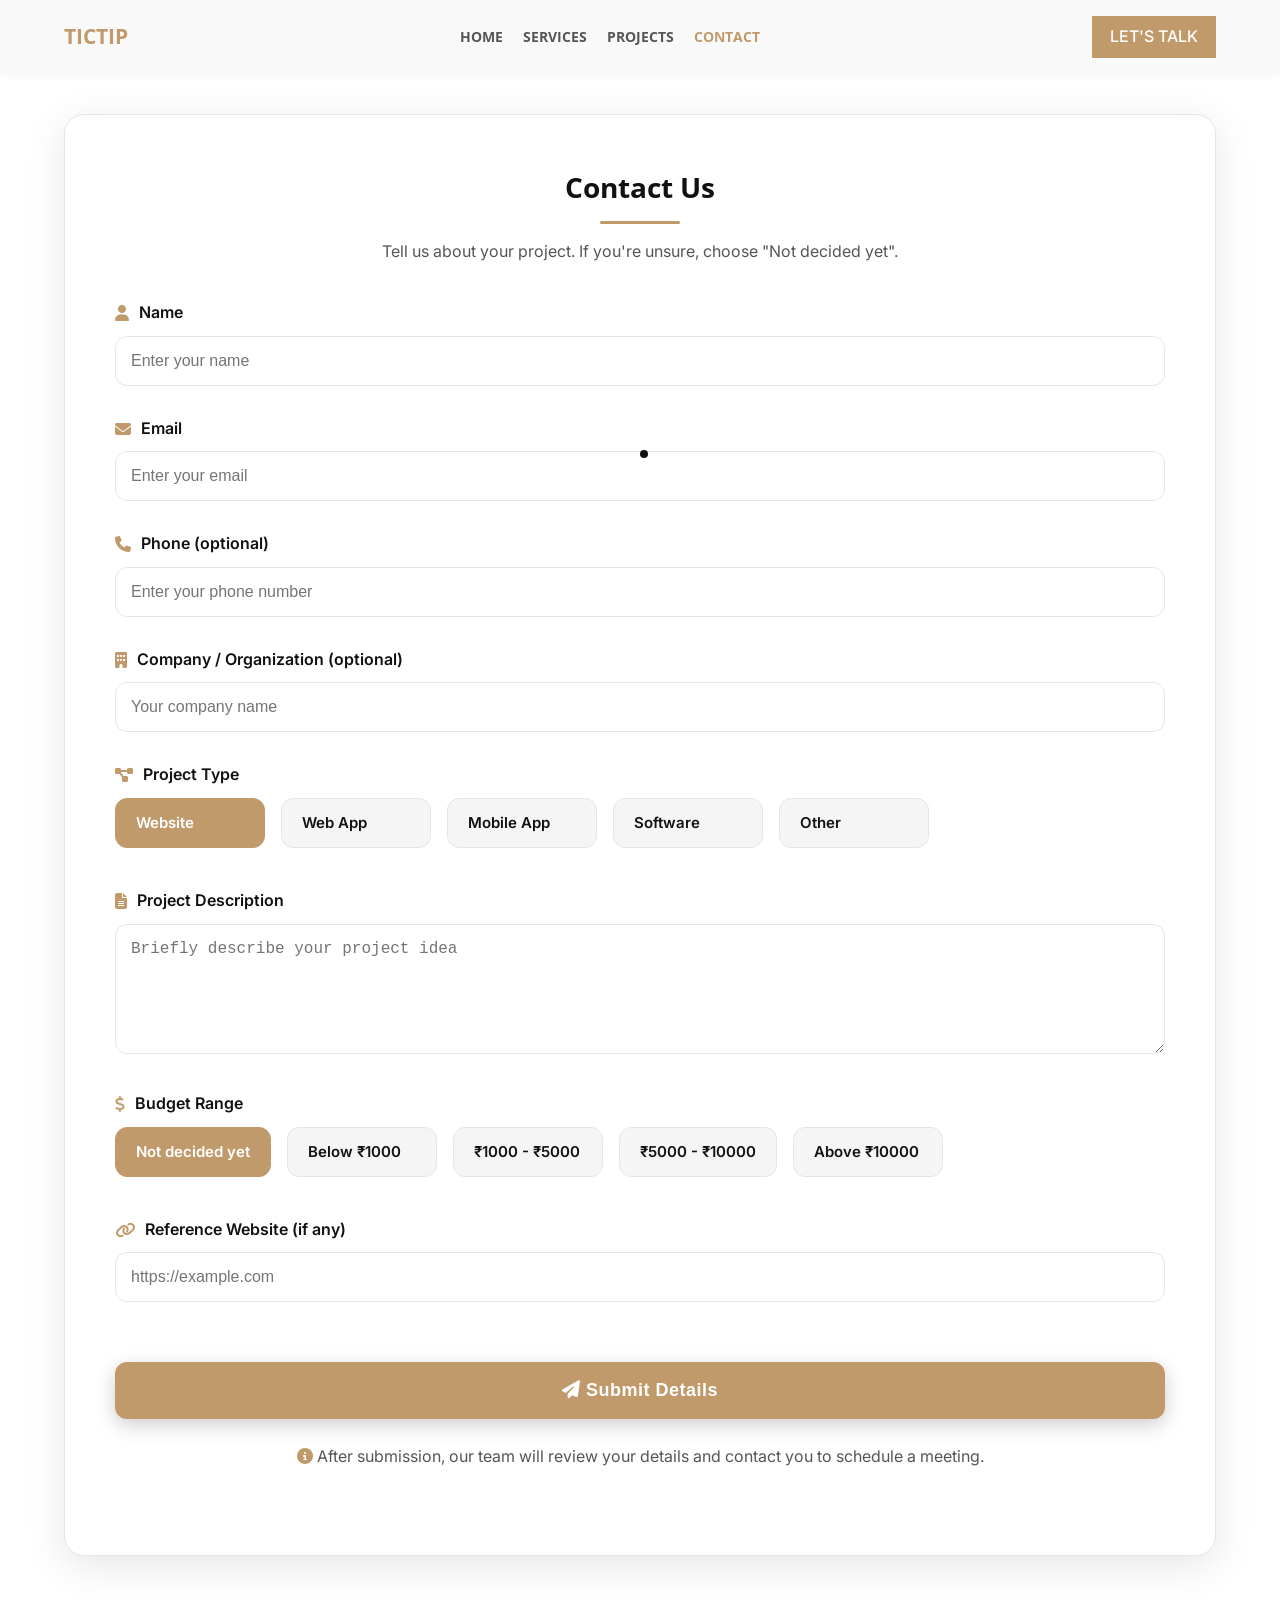
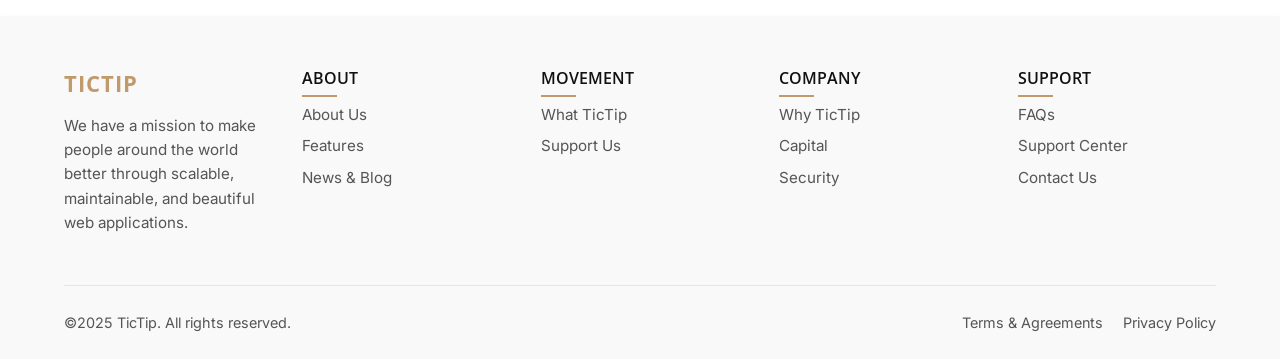
==== commit d3586dcd: "Latest Contact.html to store the data in the online google spreadsheet with the link to view.  Use t" ====
--- a/pages/contact.html
+++ b/pages/contact.html
@@ -120,35 +120,7 @@
           <input type="url" placeholder="https://example.com">
         </div>
 
-        <div class="form-group" style="--delay: 9">
-          <label><i class="fas fa-server"></i> Preferred Backend</label>
-          <select>
-            <option>Not decided yet</option>
-            <option>Java (Secure and reliable)</option>
-            <option>Node.js (Fast and scalable)</option>
-            <option>Python (Clean and efficient)</option>
-            <option>PHP (Cost-effective)</option>
-            <option>.NET Core (Robust for enterprise)</option>
-            <option>Go (High performance)</option>
-            <option>Firebase (Serverless and quick)</option>
-          </select>
-        </div>
-
-        <div class="form-group" style="--delay: 10">
-          <label><i class="fas fa-laptop-code"></i> Preferred Frontend</label>
-          <select>
-            <option>Not decided yet</option>
-            <option>React.js (Modern and dynamic)</option>
-            <option>Vue.js (Lightweight and flexible)</option>
-            <option>Angular (Structured and powerful)</option>
-            <option>Next.js (SEO-friendly React)</option>
-            <option>Svelte (Fast and minimal)</option>
-            <option>HTML + CSS + JS (Simple and affordable)</option>
-            <option>Flutter Web (Cross-platform UI)</option>
-          </select>
-        </div>
-
-        <button type="submit" style="--delay: 11">
+        <button onclick="getAndPost()" type="submit" style="--delay: 11">
           <i class="fas fa-paper-plane"></i> Submit Details
         </button>
 
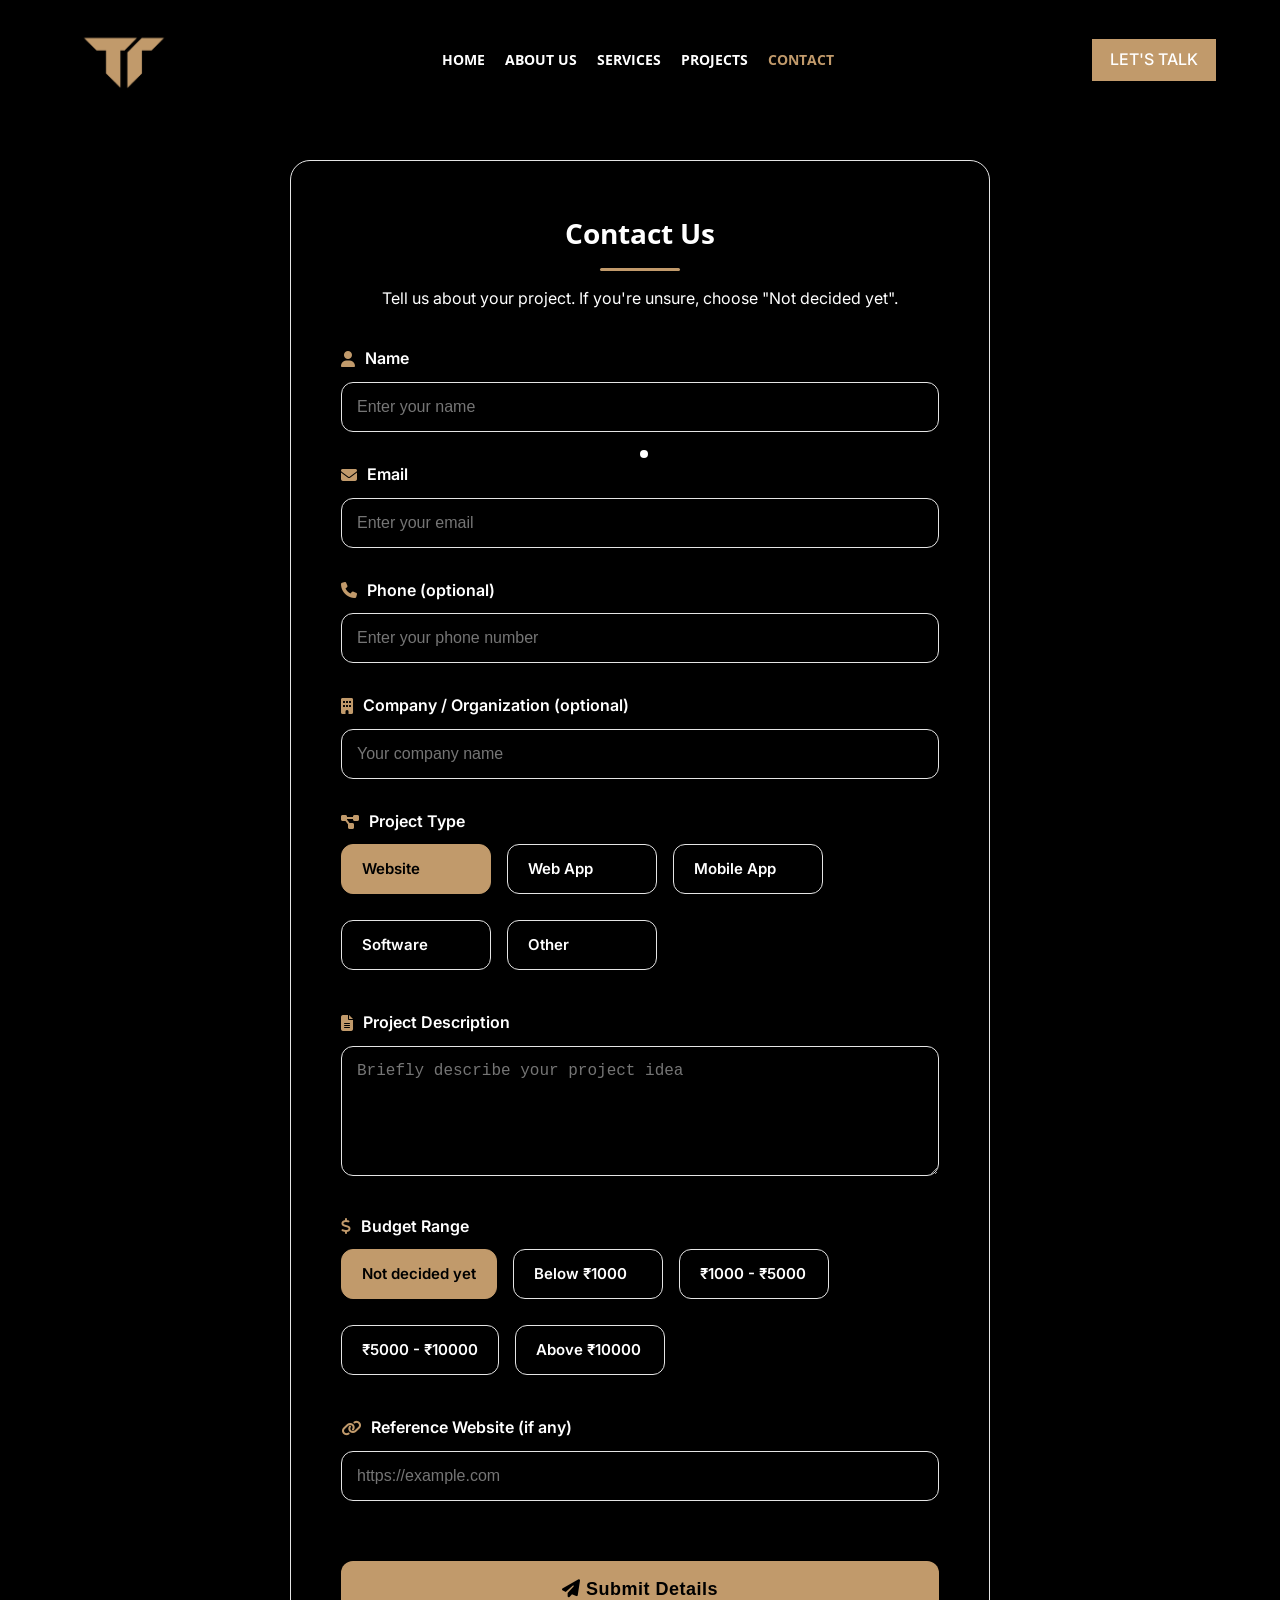
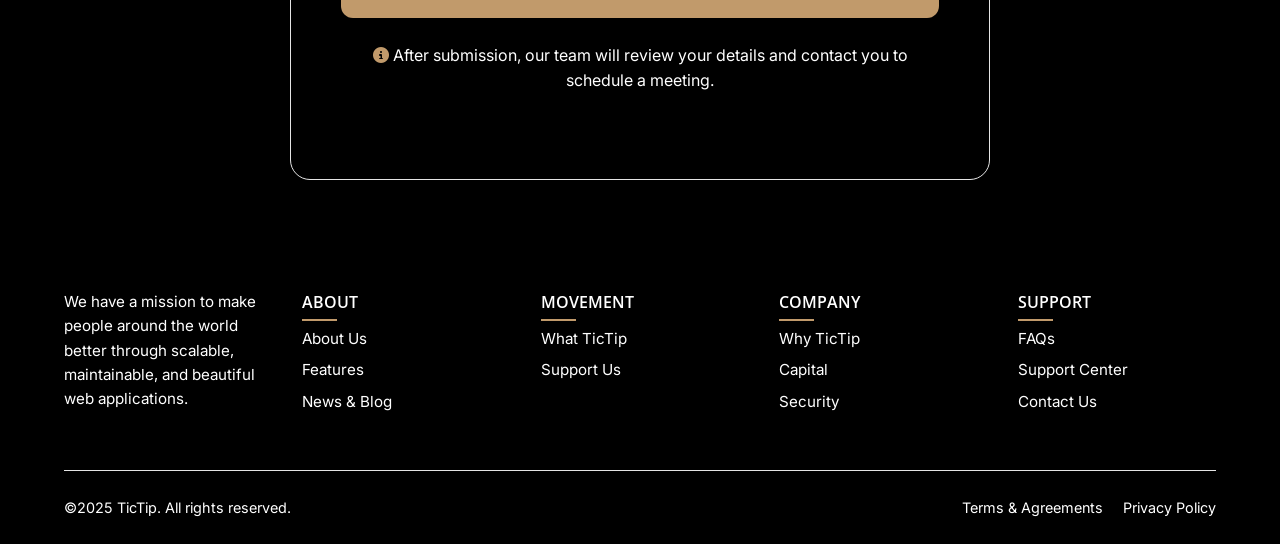
==== commit 5c1be0be: "New changes in pages" ====
--- a/pages/contact.html
+++ b/pages/contact.html
@@ -15,15 +15,39 @@
   <!-- Header -->
   <header class="topbar">
     <div class="container nav-container">
-      <a href="/" class="brand">TicTip</a>
+
+      <a href="../index.html" class="brand">
+        <img src="../images/output-onlinepngtools.png" alt="TicTip Logo" class="brand-logo">
+      </a>
+
       <nav>
         <a href="../index.html">Home</a>
-        <a href="#">Services</a>
-        <a href="../pages/projects.html">Projects</a>
-        <a href="../pages/contact.html" class="active">Contact</a>
+        <a href="about.html">About Us</a>
+        <a href="service.html" >Services</a>
+        <a href="projects.html">Projects</a>
+        <a href="contact.html" class="active">Contact</a>
       </nav>
-      <a href="#" class="cta">Let's Talk</a>
-    </div>
+
+      <a href="contact.html" class="cta">Let's Talk</a>
+    </div>
+    <!-- Mobile Menu Toggle -->
+    <div class="hamburger" id="hamburger">
+      <span></span>
+      <span></span>
+      <span></span>
+    </div>
+
+    <!-- Full Screen Mobile Menu -->
+    <div class="mobile-menu" id="mobileMenu">
+      <nav>
+        <a href="../index.html">Home</a>
+        <a href="about.html">About us</a>
+        <a href="service.html">Services</a>
+        <a href="projects.html">Projects</a>
+        <a href="contact.html">Contact</a>
+      </nav>
+    </div>
+
   </header>
 
   <!-- Cursor -->
@@ -134,7 +158,6 @@
   <footer>
     <div class="footer-content">
       <div class="footer-col">
-        <h3>TicTip</h3>
         <p>We have a mission to make people around the world better through scalable, maintainable, and beautiful web applications.</p>
       </div>
       <div class="footer-col">
@@ -165,7 +188,7 @@
         <ul>
           <li><a href="#">FAQs</a></li>
           <li><a href="#">Support Center</a></li>
-          <li><a href="./contact.html">Contact Us</a></li>
+          <li><a href="contact.html">Contact Us</a></li>
         </ul>
       </div>
     </div>
--- a/style/contact.css
+++ b/style/contact.css
@@ -1,20 +1,23 @@
 /* === CSS Variables === */
 :root {
-  --bg: #ffffff;
-  --section-bg: #f9f9f9;
-  --text: #111111;
-  --muted: #555555;
+  --bg: #000;
+  --section-bg: #000;
+  --text: #fff;
+  --muted: #fff;
   --accent: #C19A6B; /* gold-brown accent */
   --border: #e5e5e5;
   --card-bg: #1c2128;
   --gap: 20px;
-  --radius: 0px;
+  --radius: 0px;              /* sharp edges */
   --transition: all 0.3s linear;
   --font-heading: 'Open Sans', sans-serif;
-  --font-body: 'Inter', sans-serif;
-}
-
-/* === Global === */
+  --font-body: 'Inter', sans-serif;      /* font for body */
+  --shadow: 0 8px 25px rgba(0, 0, 0, 0.2);
+  --shadow-hover: 0 12px 30px rgba(0, 0, 0, 0.3);
+  --box-shadow: 0 6px 16px #C19A6B;
+}
+
+/* === Global === */ 
 * {
   margin: 0;
   padding: 0;
@@ -45,11 +48,11 @@
 .topbar {
   border-bottom: 0px solid var(--border);
   box-shadow: 0 2px 6px rgba(0,0,0,0.04);
-  padding: 16px 0;
+  padding: 0px 0;
   position: sticky;
   top: 0;
   z-index: 100;
-  background: var(--section-bg);
+  background: #000;
 }
 
 .nav-container {
@@ -65,6 +68,12 @@
   text-decoration: none;
   font-size: 1.3rem;
   text-transform: uppercase;
+}
+
+.brand-logo {
+    height: 120px;       /* adjust size */
+    width: auto;        /* keeps proportions */
+    display: block;
 }
 
 nav {
@@ -98,7 +107,8 @@
 }
 
 .cta:hover {
-  opacity: 0.85;
+  background: #fff;
+  color: #000;
 }
 
 /* === Contact Section === */
@@ -112,7 +122,7 @@
 
 .form-wrapper {
   width: 100%;
-  max-width: 1200px;
+  max-width: 700px;
   background: var(--bg);
   padding: 50px;
   border-radius: 20px;
@@ -224,7 +234,7 @@
 
 .option-label {
   padding: 12px 20px;
-  background: #f5f5f5;
+  background: #000;
   border: 1px solid var(--border);
   border-radius: 12px;
   cursor: pointer;
@@ -238,7 +248,7 @@
 
 .option-input:checked + .option-label {
   background: var(--accent);
-  color: white;
+  color: #000;
   font-weight: 600;
   border-color: var(--accent);
 }
@@ -265,11 +275,13 @@
   overflow: hidden;
   box-shadow: 0 6px 20px rgba(0, 0, 0, 0.2);
   letter-spacing: 0.5px;
+  color: #000;
 }
 
 button:hover {
   transform: translateY(-4px);
   box-shadow: 0 10px 25px rgba(0, 0, 0, 0.3);
+  color: #fff;
 }
 
 button:active {
@@ -471,6 +483,234 @@
   }
 }
 
+/* ===== Animations ===== */
+@keyframes fadeInUp {
+  from {
+    opacity: 0;
+    transform: translateY(20px);
+  }
+  to {
+    opacity: 1;
+    transform: translateY(0);
+  }
+}
+
+@keyframes fadeInRight {
+  from {
+    opacity: 0;
+    transform: translateX(50px);
+  }
+  to {
+    opacity: 1;
+    transform: translateX(0);
+  }
+}
+
+.animate-on-scroll {
+  opacity: 0;
+  transform: translateY(20px);
+  transition: opacity 0.6s ease, transform 0.6s ease;
+}
+
+.animate-in {
+  opacity: 1;
+  transform: translateY(0);
+}
+
+/* ================= MOBILE + TABLET RESPONSIVE ADDITIONS ================= */
+
+/* 📱 MOBILE (0–600px) */
+@media (max-width: 600px) {
+
+  /* NAV */
+  nav {
+    flex-wrap: wrap;
+    justify-content: center;
+    gap: 12px;
+  }
+
+  .brand-logo {
+    height: 80px;
+  }
+
+  /* HERO */
+  .hero-content h1 {
+    font-size: 2.2rem;
+  }
+
+  .hero-content p {
+    font-size: 1rem;
+  }
+
+  .hero-buttons button {
+    width: 100%;
+  }
+
+  .hero-image img {
+    max-width: 100%;
+    margin-top: 15px;
+  }
+
+  /* PROGRAM GRID */
+  .program-grid {
+    column-count: 1;
+    padding: 20px;
+  }
+
+  /* VALUE */
+  .value-content {
+    flex-direction: column;
+  }
+
+  .value-benefits {
+    grid-template-columns: 1fr;
+  }
+
+  /* FEATURES */
+  .feature-card {
+    width: 100%;
+  }
+
+  /* TESTIMONIALS */
+  .testimonial-grid {
+    grid-template-columns: 1fr;
+  }
+
+  /* FOOTER */
+  .footer-content {
+    grid-template-columns: 1fr;
+    text-align: center;
+  }
+
+  .footer-col h4::after {
+    left: 50%;
+    transform: translateX(-50%);
+  }
+}
+
+/* 📲 TABLET (600px–900px) */
+@media (max-width: 900px) {
+
+  .hero-content h1 {
+    font-size: 2.6rem;
+  }
+
+  .program-grid {
+    column-count: 2;
+    padding: 30px;
+  }
+
+  .value-content {
+    flex-direction: column;
+    gap: 30px;
+  }
+
+  .menu-features {
+    flex-direction: column;
+    align-items: center;
+  }
+
+  .feature-card {
+    width: 80%;
+  }
+}
+
+/* 💻 SMALL DESKTOP (900–1200px) */
+@media (max-width: 1200px) {
+  .container {
+    width: 95%;
+  }
+}
+
+/* ==================== MOBILE HAMBURGER MENU ==================== */
+
+.hamburger {
+  display: none;
+  width: 28px;
+  height: 22px;
+  flex-direction: column;
+  justify-content: space-between;
+  cursor: pointer;
+  z-index: 1001;
+}
+
+.hamburger span {
+  width: 100%;
+  height: 3px;
+  background: var(--accent);
+  transition: 0.3s ease;
+  border-radius: 3px;
+}
+
+/* Hamburger Active Animation (X shape) */
+.hamburger.active span:nth-child(1) {
+  transform: translateY(9px) rotate(45deg);
+}
+.hamburger.active span:nth-child(2) {
+  opacity: 0;
+}
+.hamburger.active span:nth-child(3) {
+  transform: translateY(-9px) rotate(-45deg);
+}
+
+/* Full-Screen Overlay Menu */
+.mobile-menu {
+  position: fixed;
+  top: 0;
+  left: 0;
+  width: 100%;
+  height: 100vh;
+  background: rgba(193,154,107,0.08); /* gold tint overlay */
+  backdrop-filter: blur(8px);
+  z-index: 1000;
+  display: flex;
+  justify-content: center;
+  align-items: center;
+  opacity: 0;
+  pointer-events: none;
+  transition: 0.4s ease;
+}
+
+.mobile-menu.active {
+  opacity: 1;
+  pointer-events: auto;
+}
+
+.mobile-menu nav {
+  display: flex;
+  flex-direction: column;
+  gap: 28px;
+  text-align: center;
+}
+
+.mobile-menu nav a {
+  color: var(--text-light);
+  font-size: 2rem;
+  font-weight: 700;
+  text-decoration: none;
+  opacity: 0;
+  transform: translateY(20px);
+  transition: 0.4s ease;
+}
+
+/* Staggered animation */
+.mobile-menu.active nav a:nth-child(1) { opacity: 1; transform: translateY(0); transition-delay: 0.1s; }
+.mobile-menu.active nav a:nth-child(2) { opacity: 1; transform: translateY(0); transition-delay: 0.2s; }
+.mobile-menu.active nav a:nth-child(3) { opacity: 1; transform: translateY(0); transition-delay: 0.3s; }
+.mobile-menu.active nav a:nth-child(4) { opacity: 1; transform: translateY(0); transition-delay: 0.4s; }
+.mobile-menu.active nav a:nth-child(5) { opacity: 1; transform: translateY(0); transition-delay: 0.5s; }
+
+/* Show hamburger on mobile */
+@media (max-width: 900px) {
+  nav {
+    display: none;
+  }
+
+  .hamburger {
+    display: flex;
+  }
+}
+
 /* === Custom Cursor (Dot Only, Sharp) === */
 #cursor {
   position: fixed;
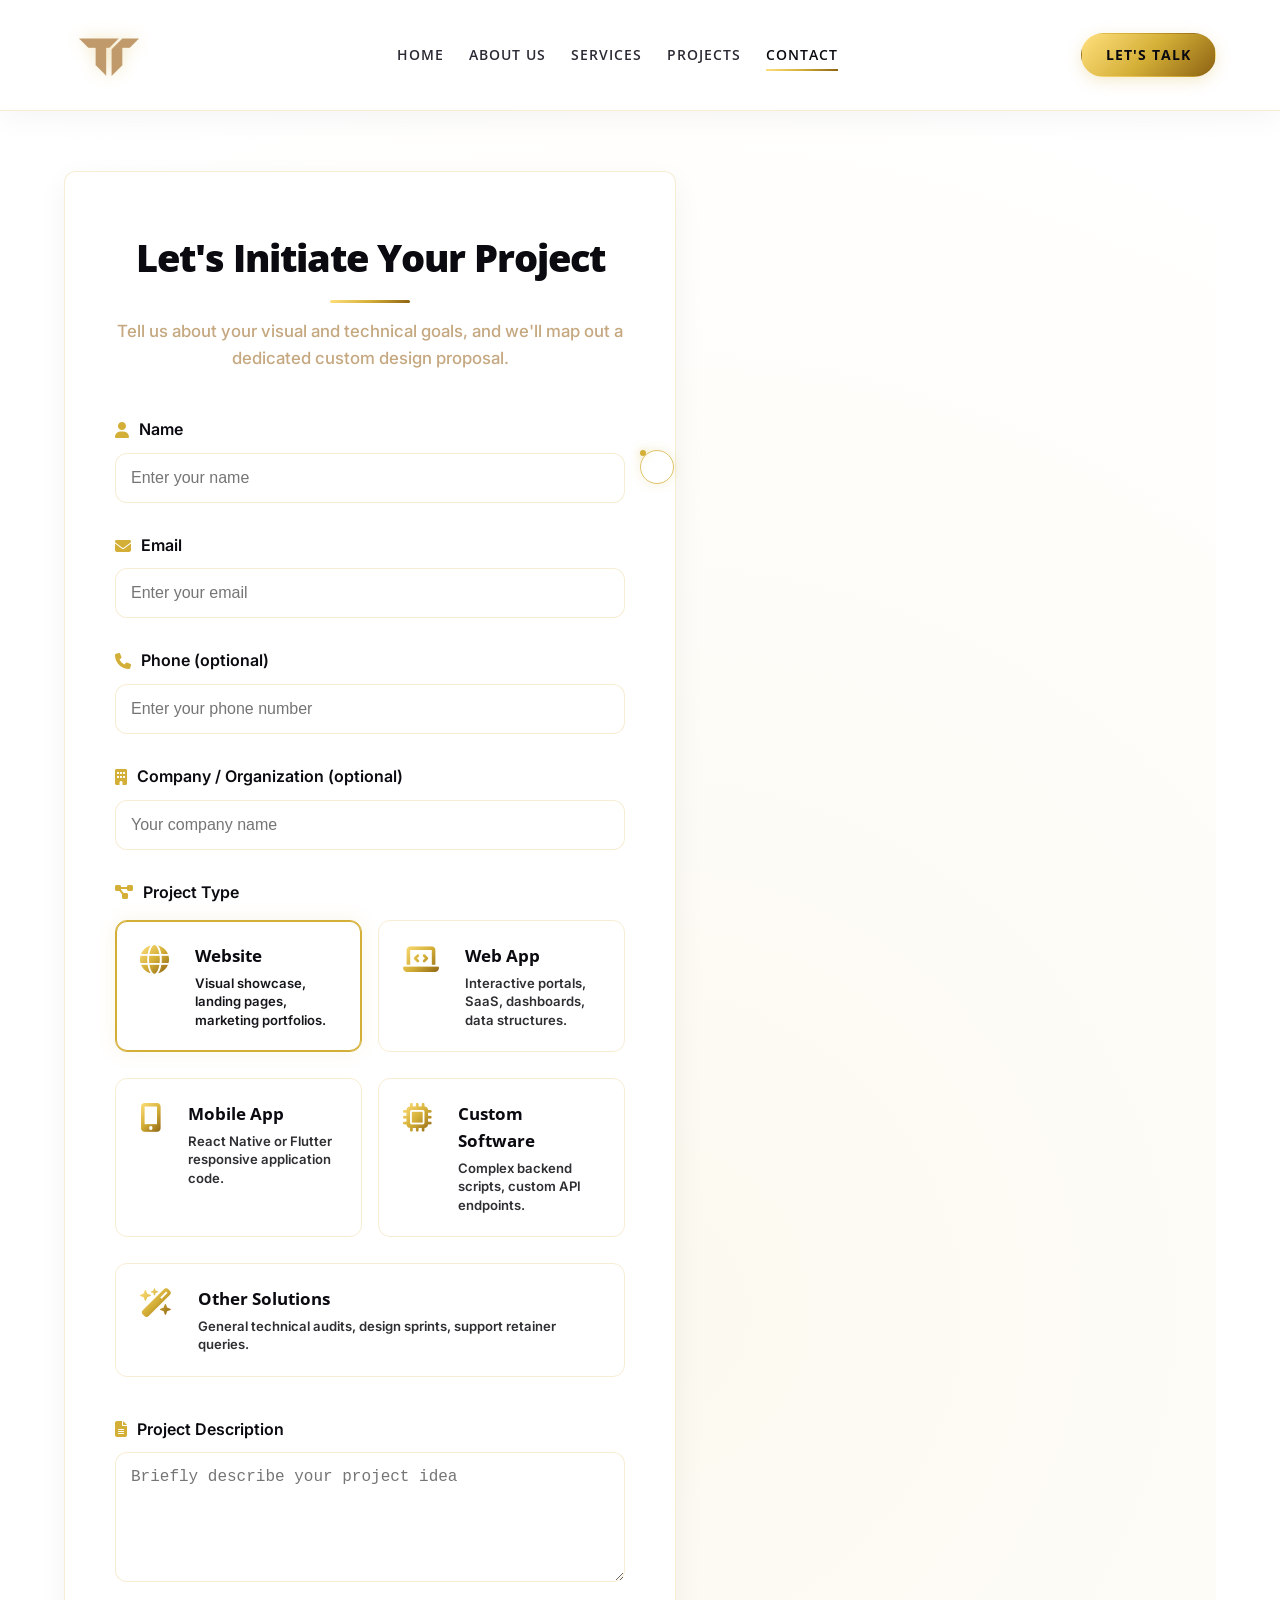
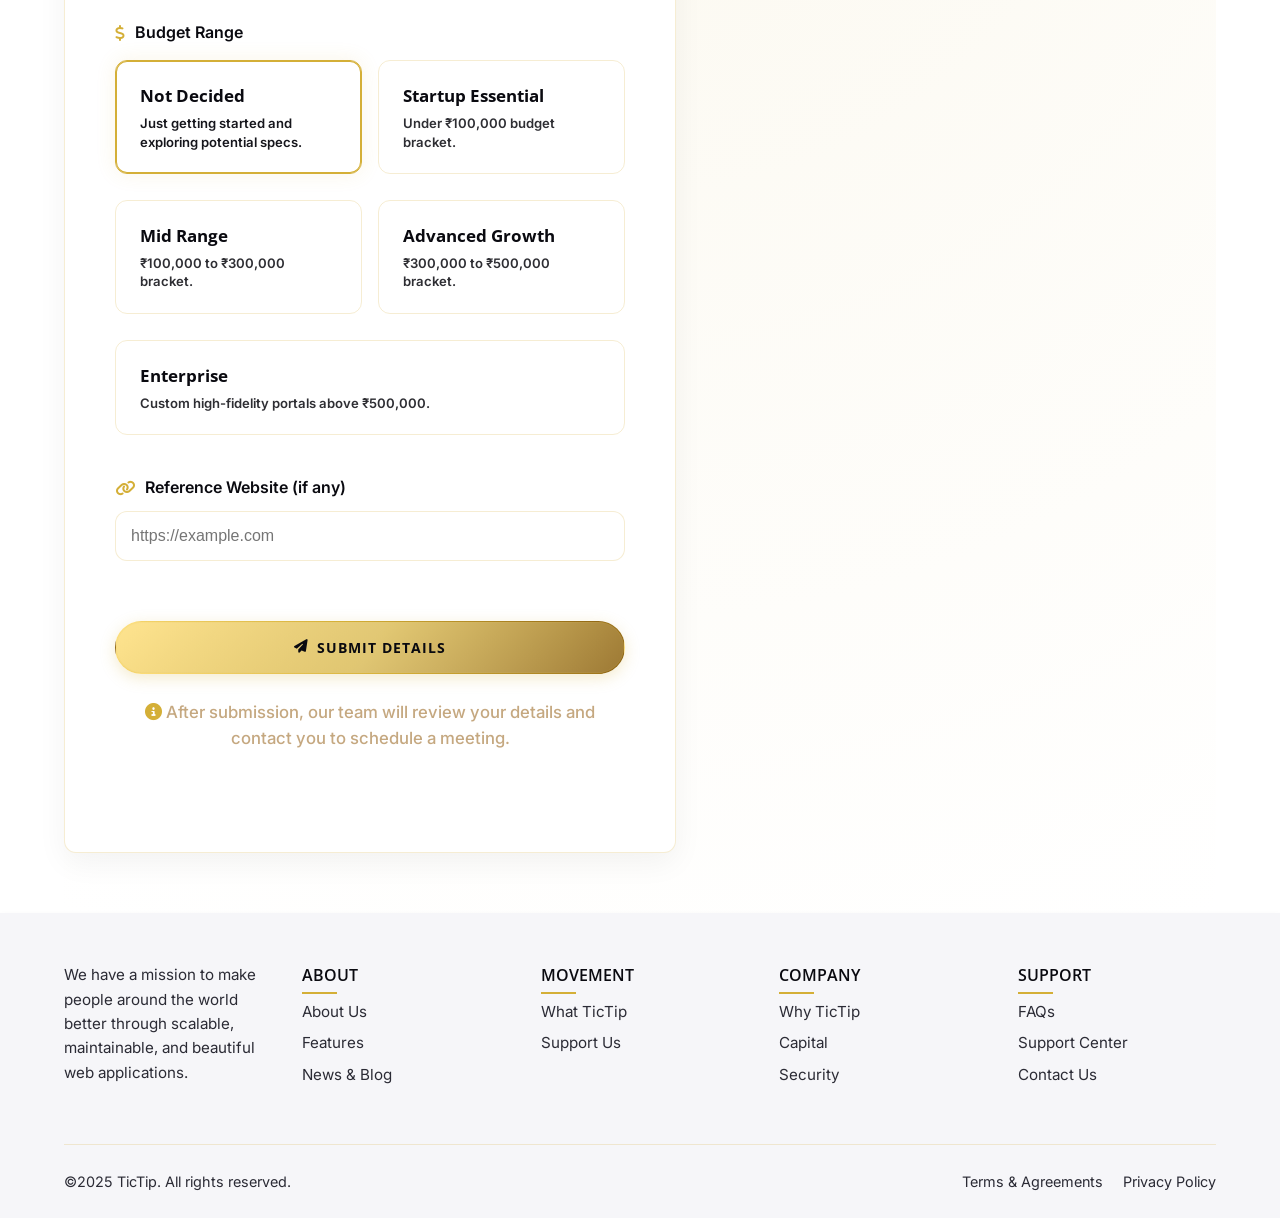
==== commit 0698b06b: "Updated" ====
--- a/pages/contact.html
+++ b/pages/contact.html
@@ -22,7 +22,7 @@
 
       <nav>
         <a href="../index.html">Home</a>
-        <a href="about.html">About Us</a>
+        <a href="../about.html">About Us</a>
         <a href="service.html" >Services</a>
         <a href="projects.html">Projects</a>
         <a href="contact.html" class="active">Contact</a>
@@ -41,7 +41,7 @@
     <div class="mobile-menu" id="mobileMenu">
       <nav>
         <a href="../index.html">Home</a>
-        <a href="about.html">About us</a>
+        <a href="../about.html">About us</a>
         <a href="service.html">Services</a>
         <a href="projects.html">Projects</a>
         <a href="contact.html">Contact</a>
@@ -53,13 +53,14 @@
   <!-- Cursor -->
   <div id="cursor">
     <div id="cursor-dot"></div>
+    <div id="cursor-ring"></div>
   </div>
 
-  <!-- Contact Form Section -->
-  <main class="container contact-section">
+  <!-- Contact Form Section (Split Layout) -->
+  <main class="container contact-section split-layout">
     <div class="form-wrapper">
-      <h1>Contact Us</h1>
-      <p>Tell us about your project. If you're unsure, choose "Not decided yet".</p>
+      <h1>Let's Initiate Your Project</h1>
+      <p>Tell us about your visual and technical goals, and we'll map out a dedicated custom design proposal.</p>
 
       <form id="contactForm">
         <div class="form-group" style="--delay: 1">
@@ -82,69 +83,126 @@
           <input type="text" placeholder="Your company name">
         </div>
 
-        <div class="form-group" style="--delay: 5">
+        <!-- Project Type Selectable Bento Grid -->
+        <div class="form-group bento-selection-group animate-on-scroll" style="--delay: 5">
           <label><i class="fas fa-project-diagram"></i> Project Type</label>
-          <div class="option-group">
-            <div class="option-item">
-              <input type="radio" id="type-website" name="project-type" class="option-input" value="Website" checked>
-              <label for="type-website" class="option-label">Website</label>
-            </div>
-            <div class="option-item">
-              <input type="radio" id="type-webapp" name="project-type" class="option-input" value="Web App">
-              <label for="type-webapp" class="option-label">Web App</label>
-            </div>
-            <div class="option-item">
-              <input type="radio" id="type-mobile" name="project-type" class="option-input" value="Mobile App">
-              <label for="type-mobile" class="option-label">Mobile App</label>
-            </div>
-            <div class="option-item">
-              <input type="radio" id="type-software" name="project-type" class="option-input" value="Software">
-              <label for="type-software" class="option-label">Software</label>
-            </div>
-            <div class="option-item">
-              <input type="radio" id="type-other" name="project-type" class="option-input" value="Other">
-              <label for="type-other" class="option-label">Other</label>
+          <div class="bento-option-grid">
+            <div class="bento-option-item">
+              <input type="radio" id="type-website" name="project-type" class="bento-option-input" value="Website" checked>
+              <label for="type-website" class="bento-option-label">
+                <i class="fa-solid fa-globe bento-option-icon"></i>
+                <div class="bento-option-meta">
+                  <div class="bento-option-title">Website</div>
+                  <div class="bento-option-desc">Visual showcase, landing pages, marketing portfolios.</div>
+                </div>
+              </label>
+            </div>
+            <div class="bento-option-item">
+              <input type="radio" id="type-webapp" name="project-type" class="bento-option-input" value="Web App">
+              <label for="type-webapp" class="bento-option-label">
+                <i class="fa-solid fa-laptop-code bento-option-icon"></i>
+                <div class="bento-option-meta">
+                  <div class="bento-option-title">Web App</div>
+                  <div class="bento-option-desc">Interactive portals, SaaS, dashboards, data structures.</div>
+                </div>
+              </label>
+            </div>
+            <div class="bento-option-item">
+              <input type="radio" id="type-mobile" name="project-type" class="bento-option-input" value="Mobile App">
+              <label for="type-mobile" class="bento-option-label">
+                <i class="fa-solid fa-mobile-screen-button bento-option-icon"></i>
+                <div class="bento-option-meta">
+                  <div class="bento-option-title">Mobile App</div>
+                  <div class="bento-option-desc">React Native or Flutter responsive application code.</div>
+                </div>
+              </label>
+            </div>
+            <div class="bento-option-item">
+              <input type="radio" id="type-software" name="project-type" class="bento-option-input" value="Software">
+              <label for="type-software" class="bento-option-label">
+                <i class="fa-solid fa-microchip bento-option-icon"></i>
+                <div class="bento-option-meta">
+                  <div class="bento-option-title">Custom Software</div>
+                  <div class="bento-option-desc">Complex backend scripts, custom API endpoints.</div>
+                </div>
+              </label>
+            </div>
+            <div class="bento-option-item card-wide">
+              <input type="radio" id="type-other" name="project-type" class="bento-option-input" value="Other">
+              <label for="type-other" class="bento-option-label">
+                <i class="fa-solid fa-wand-magic-sparkles bento-option-icon"></i>
+                <div class="bento-option-meta">
+                  <div class="bento-option-title">Other Solutions</div>
+                  <div class="bento-option-desc">General technical audits, design sprints, support retainer queries.</div>
+                </div>
+              </label>
             </div>
           </div>
         </div>
 
-        <div class="form-group" style="--delay: 6">
+        <div class="form-group animate-on-scroll" style="--delay: 6">
           <label><i class="fas fa-file-alt"></i> Project Description</label>
           <textarea placeholder="Briefly describe your project idea"></textarea>
         </div>
 
-        <div class="form-group" style="--delay: 7">
+        <!-- Budget Range Selectable Bento Grid -->
+        <div class="form-group bento-selection-group animate-on-scroll" style="--delay: 7">
           <label><i class="fas fa-dollar-sign"></i> Budget Range</label>
-          <div class="option-group">
-            <div class="option-item">
-              <input type="radio" id="budget-undecided" name="budget" class="option-input" value="Not decided yet" checked>
-              <label for="budget-undecided" class="option-label">Not decided yet</label>
-            </div>
-            <div class="option-item">
-              <input type="radio" id="budget-low" name="budget" class="option-input" value="Below ₹1000">
-              <label for="budget-low" class="option-label">Below ₹1000</label>
-            </div>
-            <div class="option-item">
-              <input type="radio" id="budget-mid1" name="budget" class="option-input" value="₹1000 - ₹5000">
-              <label for="budget-mid1" class="option-label">₹1000 - ₹5000</label>
-            </div>
-            <div class="option-item">
-              <input type="radio" id="budget-mid2" name="budget" class="option-input" value="₹5000 - ₹10000">
-              <label for="budget-mid2" class="option-label">₹5000 - ₹10000</label>
-            </div>
-            <div class="option-item">
-              <input type="radio" id="budget-high" name="budget" class="option-input" value="Above ₹10000">
-              <label for="budget-high" class="option-label">Above ₹10000</label>
+          <div class="bento-option-grid budget-grid">
+            <div class="bento-option-item">
+              <input type="radio" id="budget-undecided" name="budget" class="bento-option-input" value="Not decided yet" checked>
+              <label for="budget-undecided" class="bento-option-label">
+                <div class="bento-option-meta">
+                  <div class="bento-option-title">Not Decided</div>
+                  <div class="bento-option-desc">Just getting started and exploring potential specs.</div>
+                </div>
+              </label>
+            </div>
+            <div class="bento-option-item">
+              <input type="radio" id="budget-low" name="budget" class="bento-option-input" value="Below ₹100k">
+              <label for="budget-low" class="bento-option-label">
+                <div class="bento-option-meta">
+                  <div class="bento-option-title">Startup Essential</div>
+                  <div class="bento-option-desc">Under ₹100,000 budget bracket.</div>
+                </div>
+              </label>
+            </div>
+            <div class="bento-option-item">
+              <input type="radio" id="budget-mid1" name="budget" class="bento-option-input" value="₹100k - ₹300k">
+              <label for="budget-mid1" class="bento-option-label">
+                <div class="bento-option-meta">
+                  <div class="bento-option-title">Mid Range</div>
+                  <div class="bento-option-desc">₹100,000 to ₹300,000 bracket.</div>
+                </div>
+              </label>
+            </div>
+            <div class="bento-option-item">
+              <input type="radio" id="budget-mid2" name="budget" class="bento-option-input" value="₹300k - ₹500k">
+              <label for="budget-mid2" class="bento-option-label">
+                <div class="bento-option-meta">
+                  <div class="bento-option-title">Advanced Growth</div>
+                  <div class="bento-option-desc">₹300,000 to ₹500,000 bracket.</div>
+                </div>
+              </label>
+            </div>
+            <div class="bento-option-item card-wide">
+              <input type="radio" id="budget-high" name="budget" class="bento-option-input" value="Above ₹500k">
+              <label for="budget-high" class="bento-option-label">
+                <div class="bento-option-meta">
+                  <div class="bento-option-title">Enterprise</div>
+                  <div class="bento-option-desc">Custom high-fidelity portals above ₹500,000.</div>
+                </div>
+              </label>
             </div>
           </div>
         </div>
 
-        <div class="form-group" style="--delay: 8">
+        <div class="form-group animate-on-scroll" style="--delay: 8">
           <label><i class="fas fa-link"></i> Reference Website (if any)</label>
           <input type="url" placeholder="https://example.com">
         </div>
 
-        <button onclick="getAndPost()" type="submit" style="--delay: 11">
+        <button type="submit" style="--delay: 11">
           <i class="fas fa-paper-plane"></i> Submit Details
         </button>
 
@@ -152,6 +210,60 @@
           <i class="fas fa-info-circle"></i> After submission, our team will review your details and contact you to schedule a meeting.
         </p>
       </form>
+    </div>
+
+    <!-- Premium 3D Asymmetrical Agency Space Console Card -->
+    <div class="agency-info-card animate-on-scroll">
+      <div class="repeating-grid-canvas"></div>
+      <div class="card-glass-glow"></div>
+      
+      <div class="agency-meta">
+        <span class="gold-badge"><i class="fa-solid fa-satellite-dish"></i> active console</span>
+        <h3>TicTip Tech Studio</h3>
+        <p class="agency-desc">Architecting elite high-fidelity startup product platforms globally.</p>
+      </div>
+
+      <!-- Pulse Availability Bezel -->
+      <div class="live-status-bezel">
+        <div class="status-indicator">
+          <span class="status-dot pulsing"></span>
+          <span class="status-text">Q3 Bandwidth: Open for Proposals</span>
+        </div>
+      </div>
+      
+      <!-- Coordinate lines bezel -->
+      <div class="agency-detail-item coordinate-grid-wrapper">
+        <div class="grid-coordinate-lines"></div>
+        <div class="coordinate-meta">
+          <div class="coordinate-header"><i class="fa-solid fa-location-crosshairs"></i> Latitude & Longitude</div>
+          <div class="coordinates-numbers">12.9716° N, 77.5946° E</div>
+          <span class="location-badge">Bangalore Space Tech Hub</span>
+        </div>
+      </div>
+
+      <!-- Ticking local clock bezel -->
+      <div class="agency-detail-item local-clock-bezel">
+        <div class="clock-bezel-ring">
+          <i class="fa-solid fa-clock clock-icon"></i>
+        </div>
+        <div class="clock-details">
+          <h4>Local Studio Clock</h4>
+          <p id="localClock" class="digital-face">12:00:00 PM</p>
+        </div>
+      </div>
+
+      <div class="agency-detail-item mail-bezel">
+        <i class="fa-solid fa-envelope icon"></i>
+        <div>
+          <h4>General Inquiries</h4>
+          <p class="mail-text">hello@tictip.tech</p>
+        </div>
+      </div>
+      
+      <div class="signature-visual">
+        <div class="sig-lines"></div>
+        <span>TicTip Tech Team Signature</span>
+      </div>
     </div>
   </main>
 
--- a/style/contact.css
+++ b/style/contact.css
@@ -1,20 +1,21 @@
 /* === CSS Variables === */
 :root {
-  --bg: #000;
-  --section-bg: #000;
-  --text: #fff;
-  --muted: #fff;
-  --accent: #C19A6B; /* gold-brown accent */
-  --border: #e5e5e5;
-  --card-bg: #1c2128;
-  --gap: 20px;
-  --radius: 0px;              /* sharp edges */
-  --transition: all 0.3s linear;
+  --bg: #FFFFFF;
+  --section-bg: #F6F6F9;
+  --text: #0A0A10;
+  --muted: #2B2B35;
+  --accent: #D4AF37; /* gold accent */
+  --accent-gradient: linear-gradient(135deg, #FFE07D 0%, #D4AF37 50%, #8C6212 100%);
+  --border: rgba(212, 175, 55, 0.22);
+  --card-bg: #FFFFFF;
+  --gap: 24px;
+  --radius: 12px;
+  --transition: all 0.35s cubic-bezier(0.25, 0.8, 0.25, 1);
   --font-heading: 'Open Sans', sans-serif;
   --font-body: 'Inter', sans-serif;      /* font for body */
-  --shadow: 0 8px 25px rgba(0, 0, 0, 0.2);
-  --shadow-hover: 0 12px 30px rgba(0, 0, 0, 0.3);
-  --box-shadow: 0 6px 16px #C19A6B;
+  --shadow: 0 10px 30px rgba(0, 0, 0, 0.05);
+  --shadow-hover: 0 15px 35px rgba(212, 175, 55, 0.12);
+  --box-shadow: 0 6px 20px rgba(212, 175, 55, 0.25);
 }
 
 /* === Global === */ 
@@ -27,7 +28,7 @@
 body {
   margin: 0;
   background: var(--bg);
-  color: var(--text);
+  color: var(--muted);
   font-family: var(--font-body);
   overflow-x: hidden;
   line-height: 1.6;
@@ -46,13 +47,16 @@
 
 /* === Header / Nav === */
 .topbar {
-  border-bottom: 0px solid var(--border);
-  box-shadow: 0 2px 6px rgba(0,0,0,0.04);
-  padding: 0px 0;
+  border-bottom: 1px solid var(--border);
+  box-shadow: 0 4px 30px rgba(0, 0, 0, 0.05);
+  padding: 10px 0;
   position: sticky;
   top: 0;
-  z-index: 100;
-  background: #000;
+  z-index: 1000;
+  background: rgba(255, 255, 255, 0.8);
+  backdrop-filter: blur(15px);
+  -webkit-backdrop-filter: blur(15px);
+  transition: var(--transition);
 }
 
 .nav-container {
@@ -62,71 +66,108 @@
 }
 
 .brand {
+  display: flex;
+  align-items: center;
   color: var(--accent);
   font-family: var(--font-heading);
   font-weight: 700;
   text-decoration: none;
   font-size: 1.3rem;
   text-transform: uppercase;
+  letter-spacing: 1.5px;
 }
 
 .brand-logo {
-    height: 120px;       /* adjust size */
-    width: auto;        /* keeps proportions */
-    display: block;
+  height: 90px;
+  width: auto;
+  display: block;
+  filter: drop-shadow(0 0 8px rgba(212, 175, 55, 0.3));
+  transition: transform 0.4s ease;
+}
+
+.brand:hover .brand-logo {
+  transform: scale(1.05) rotate(2deg);
 }
 
 nav {
   display: flex;
-  gap: 20px;
+  gap: 25px;
 }
 
 nav a {
   color: var(--muted);
   text-decoration: none;
   text-transform: uppercase;
-  transition: color 0.2s linear;
-  font-size: 0.9rem;
+  transition: var(--transition);
+  font-size: 0.85rem;
+  font-weight: 600;
+  letter-spacing: 1px;
+  position: relative;
+  padding: 5px 0;
+}
+
+nav a::after {
+  content: '';
+  position: absolute;
+  bottom: 0;
+  left: 0;
+  width: 0;
+  height: 2px;
+  background: var(--accent-gradient);
+  transition: width 0.3s ease;
 }
 
 nav a.active,
 nav a:hover {
-  color: var(--accent);
+  color: var(--text);
+}
+
+nav a.active::after,
+nav a:hover::after {
+  width: 100%;
 }
 
 .cta {
-  background: var(--accent);
-  color: #fff;
-  padding: 8px 18px;
+  background: var(--accent-gradient);
+  color: #050508;
+  padding: 10px 24px;
   text-decoration: none;
   text-transform: uppercase;
-  font-weight: 500;
-  border: none;
+  font-weight: 700;
+  border-radius: 30px;
+  border: 1px solid transparent;
   cursor: pointer;
   transition: var(--transition);
+  box-shadow: 0 4px 15px rgba(212, 175, 55, 0.25);
+  font-size: 0.85rem;
+  letter-spacing: 0.5px;
 }
 
 .cta:hover {
-  background: #fff;
-  color: #000;
+  background: transparent;
+  color: #FFE07D;
+  border-color: var(--accent);
+  box-shadow: var(--shadow-hover);
+  transform: translateY(-2px);
 }
 
 /* === Contact Section === */
 .contact-section {
-  min-height: calc(100vh - 80px);
+  min-height: calc(100vh - 120px);
   display: flex;
   justify-content: center;
-  padding-top: 40px;
-  padding-bottom: 60px;
+  align-items: center;
+  padding: 60px 0;
+  background: radial-gradient(circle at center, rgba(212, 175, 55, 0.08) 0%, var(--bg) 100%);
 }
 
 .form-wrapper {
   width: 100%;
-  max-width: 700px;
-  background: var(--bg);
-  padding: 50px;
-  border-radius: 20px;
-  box-shadow: 0 10px 40px rgba(0, 0, 0, 0.1);
+  max-width: 750px;
+  background: var(--card-bg);
+  padding: 55px 50px;
+  border-radius: var(--radius);
+  box-shadow: var(--shadow);
   border: 1px solid var(--border);
   position: relative;
 }
@@ -136,7 +177,10 @@
   margin-bottom: 15px;
   position: relative;
   padding-bottom: 15px;
-  font-size: 28px;
+  font-size: 2.4rem;
+  font-weight: 800;
+  color: var(--text);
+  letter-spacing: -1px;
 }
 
 .form-wrapper h1::after {
@@ -147,15 +191,16 @@
   transform: translateX(-50%);
   width: 80px;
   height: 3px;
-  background: var(--accent);
+  background: var(--accent-gradient);
   border-radius: 2px;
 }
 
 .form-wrapper p {
   text-align: center;
-  color: var(--muted);
-  margin-bottom: 35px;
-  font-size: 16px;
+  color: #C5A880;
+  margin-bottom: 45px;
+  font-size: 1.05rem;
+  font-weight: 500;
 }
 
 /* Form Elements */
@@ -213,94 +258,189 @@
   min-height: 130px;
 }
 
-/* Radio Button Styling */
-.option-group {
-  display: flex;
-  flex-wrap: wrap;
+/* Bento Option Grid Overhaul */
+.bento-option-grid {
+  display: grid;
+  grid-template-columns: repeat(2, 1fr);
   gap: 16px;
-  margin-top: 10px;
-}
-
-.option-item {
-  display: flex;
-  align-items: center;
+  margin-top: 15px;
+  width: 100%;
+}
+
+.bento-option-item {
   position: relative;
-}
-
-.option-input {
+  display: flex;
+}
+
+.bento-option-item.card-wide {
+  grid-column: span 2;
+}
+
+.bento-option-input {
   opacity: 0;
   position: absolute;
-}
-
-.option-label {
-  padding: 12px 20px;
-  background: #000;
+  width: 0;
+  height: 0;
+}
+
+.bento-option-label {
+  display: flex;
+  align-items: flex-start;
+  gap: 16px;
+  width: 100%;
+  padding: 22px 24px;
+  background: var(--bg-secondary);
   border: 1px solid var(--border);
-  border-radius: 12px;
+  border-radius: var(--radius);
   cursor: pointer;
-  transition: all 0.25s ease;
-  font-size: 15px;
+  transition: var(--transition);
   user-select: none;
-  min-width: 150px;
-  text-align: center;
+  text-align: left;
+}
+
+.bento-option-icon {
+  font-size: 1.8rem;
+  color: var(--accent);
+  margin-top: 2px;
+  background: var(--accent-gradient);
+  -webkit-background-clip: text;
+  -webkit-text-fill-color: transparent;
+  transition: var(--transition);
+}
+
+.bento-option-meta {
+  display: flex;
+  flex-direction: column;
+  gap: 4px;
+}
+
+.bento-option-title {
+  font-family: var(--font-heading);
+  font-size: 1.05rem;
+  font-weight: 700;
   color: var(--text);
-}
-
-.option-input:checked + .option-label {
-  background: var(--accent);
-  color: #000;
-  font-weight: 600;
+  transition: var(--transition);
+}
+
+.bento-option-desc {
+  font-size: 0.82rem;
+  color: var(--text-secondary);
+  line-height: 1.4;
+  opacity: 0.85;
+  transition: var(--transition);
+}
+
+/* Active Checks states */
+.bento-option-input:checked + .bento-option-label {
+  background: var(--bg-card);
   border-color: var(--accent);
-}
-
-.option-input:focus + .option-label {
-  outline: 2px solid var(--accent);
-  outline-offset: 2px;
-}
-
-/* Submit Button */
-button {
-  margin-top: 30px;
-  width: 100%;
-  padding: 18px;
-  background: var(--accent);
-  color: white;
-  border: none;
-  border-radius: 12px;
-  font-size: 18px;
-  font-weight: 600;
+  box-shadow: 0 0 20px rgba(212, 175, 55, 0.12), 0 0 0 1px var(--accent) inset;
+}
+
+.bento-option-input:checked + .bento-option-label .bento-option-title {
+  color: var(--accent-dark);
+}
+
+.bento-option-input:checked + .bento-option-label .bento-option-desc {
+  color: var(--text);
+  opacity: 0.95;
+}
+
+/* Hover effects */
+.bento-option-label:hover {
+  transform: translateY(-2px);
+  border-color: rgba(212, 175, 55, 0.45);
+  box-shadow: var(--shadow-hover);
+}
+
+.bento-option-input:focus + .bento-option-label {
+  border-color: var(--accent);
+  box-shadow: 0 0 0 3px rgba(212, 175, 55, 0.15);
+}
+
+@media (max-width: 600px) {
+  .bento-option-grid {
+    grid-template-columns: 1fr;
+  }
+  .bento-option-item.card-wide {
+    grid-column: span 1;
+  }
+}
+
+/* Submit Button & Global Buttons */
+button, .primary-btn, .cta {
+  font-family: var(--font-heading);
+  font-size: 0.85rem;
+  font-weight: 700;
+  text-transform: uppercase;
+  letter-spacing: 1px;
+  padding: 16px 30px;
+  border-radius: 30px; /* var(--radius-btn) */
+  border: 1px solid transparent;
   cursor: pointer;
-  transition: all 0.4s ease;
+  transition: var(--transition);
+  display: inline-flex;
+  align-items: center;
+  justify-content: center;
+  gap: 8px;
   position: relative;
   overflow: hidden;
-  box-shadow: 0 6px 20px rgba(0, 0, 0, 0.2);
-  letter-spacing: 0.5px;
-  color: #000;
-}
-
-button:hover {
-  transform: translateY(-4px);
-  box-shadow: 0 10px 25px rgba(0, 0, 0, 0.3);
-  color: #fff;
-}
-
-button:active {
-  transform: translateY(0);
-}
-
-button::after {
+  z-index: 1;
+}
+
+button[type="submit"], .primary-btn {
+  background: var(--accent-gradient);
+  color: #0A0A10; /* Dark slate text */
+  box-shadow: 0 4px 15px rgba(212, 175, 55, 0.25), 0 0 0 1px rgba(212, 175, 55, 0.1) inset;
+  width: 100%;
+  margin-top: 30px;
+}
+
+button[type="submit"]::after, .primary-btn::after {
   content: "";
   position: absolute;
   top: 0;
-  left: -100%;
-  width: 100%;
+  left: -50%;
+  width: 200%;
   height: 100%;
-  background: rgba(255, 255, 255, 0.3);
-  transition: left 0.6s;
-}
-
-button:hover::after {
-  left: 100%;
+  background: linear-gradient(
+    to right,
+    rgba(255, 255, 255, 0) 0%,
+    rgba(255, 255, 255, 0.3) 50%,
+    rgba(255, 255, 255, 0) 100%
+  );
+  transform: skewX(-25deg);
+  transition: 0.75s cubic-bezier(0.19, 1, 0.22, 1);
+  z-index: -1;
+}
+
+button[type="submit"]:hover::after, .primary-btn:hover::after {
+  left: 125%;
+}
+
+button[type="submit"]:hover, .primary-btn:hover {
+  background: transparent;
+  color: var(--accent);
+  border-color: var(--accent);
+  box-shadow: 0 8px 25px rgba(212, 175, 55, 0.35);
+  transform: translateY(-3px);
+}
+
+.cta {
+  background: var(--accent-gradient);
+  color: #0A0A10;
+  box-shadow: 0 4px 15px rgba(212, 175, 55, 0.25);
+  border: 1px solid transparent;
+  padding: 10px 24px;
+  text-decoration: none;
+}
+
+.cta:hover {
+  background: transparent;
+  color: var(--accent);
+  border-color: var(--accent);
+  box-shadow: var(--shadow-hover);
+  transform: translateY(-2px);
 }
 
 .note {
@@ -322,6 +462,161 @@
   to {
     opacity: 1;
     transform: translateY(0);
+  }
+}
+
+/* Split Layout Styling */
+.contact-section.split-layout {
+  display: flex;
+  gap: 60px;
+  align-items: stretch;
+  justify-content: space-between;
+  max-width: 1300px;
+  margin: 0 auto;
+}
+
+.form-wrapper {
+  flex: 1.1;
+  max-width: 680px;
+  margin: 0;
+}
+
+.agency-info-card {
+  flex: 0.9;
+  max-width: 480px;
+  background: var(--bg-card);
+  border-radius: var(--radius);
+  border: 1px solid var(--border);
+  padding: 55px 40px 45px;
+  box-shadow: var(--shadow);
+  position: relative;
+  display: flex;
+  flex-direction: column;
+  justify-content: flex-start;
+  transition: var(--transition);
+  height: fit-content;
+}
+
+.agency-info-card:hover {
+  transform: translateY(-5px);
+  border-color: rgba(212, 175, 55, 0.45);
+  box-shadow: var(--shadow-hover);
+}
+
+.agency-meta {
+  margin-bottom: 45px;
+  text-align: left;
+}
+
+.gold-badge {
+  font-size: 0.75rem;
+  font-weight: 700;
+  letter-spacing: 1.5px;
+  text-transform: uppercase;
+  padding: 6px 14px;
+  border-radius: 30px;
+  background: rgba(212, 175, 55, 0.08);
+  color: var(--accent);
+  border: 1px solid rgba(212, 175, 55, 0.2);
+  display: inline-block;
+  margin-bottom: 15px;
+}
+
+.agency-meta h3 {
+  font-size: 1.8rem;
+  font-weight: 800;
+  color: var(--text);
+  margin-bottom: 12px;
+}
+
+.agency-desc {
+  font-size: 1rem;
+  color: var(--text-secondary);
+  line-height: 1.6;
+}
+
+.agency-detail-item {
+  display: flex;
+  gap: 20px;
+  align-items: center;
+  margin-bottom: 35px;
+  text-align: left;
+}
+
+.agency-detail-item .icon {
+  font-size: 1.3rem;
+  color: var(--accent);
+  background: rgba(212, 175, 55, 0.08);
+  border-radius: 50%;
+  width: 48px;
+  height: 48px;
+  display: flex;
+  align-items: center;
+  justify-content: center;
+  border: 1px solid rgba(212, 175, 55, 0.15);
+  flex-shrink: 0;
+}
+
+.agency-detail-item h4 {
+  font-size: 1.05rem;
+  color: var(--text);
+  margin-bottom: 4px;
+  font-weight: 700;
+}
+
+.agency-detail-item p {
+  font-size: 0.95rem;
+  color: var(--text-secondary);
+  margin: 0;
+}
+
+.signature-visual {
+  margin-top: 45px;
+  border-top: 1px dashed var(--border);
+  padding-top: 25px;
+  display: flex;
+  flex-direction: column;
+  gap: 8px;
+}
+
+.signature-visual .sig-lines {
+  height: 45px;
+  background: radial-gradient(ellipse at center, rgba(212, 175, 55, 0.15) 0%, transparent 80%);
+  position: relative;
+}
+
+.signature-visual .sig-lines::after {
+  content: "TicTip Studio";
+  font-family: 'Georgia', serif;
+  font-style: italic;
+  font-size: 1.5rem;
+  color: var(--accent);
+  position: absolute;
+  top: 50%;
+  left: 50%;
+  transform: translate(-50%, -50%);
+  opacity: 0.85;
+}
+
+.signature-visual span {
+  font-size: 0.75rem;
+  color: var(--text-secondary);
+  text-transform: uppercase;
+  letter-spacing: 1px;
+  text-align: center;
+  font-weight: 700;
+}
+
+@media (max-width: 1000px) {
+  .contact-section.split-layout {
+    flex-direction: column;
+    align-items: center;
+    gap: 40px;
+    padding: 60px 20px;
+  }
+  .form-wrapper, .agency-info-card {
+    width: 100%;
+    max-width: 680px;
   }
 }
 
@@ -711,26 +1006,75 @@
   }
 }
 
-/* === Custom Cursor (Dot Only, Sharp) === */
+/* ===== Custom Dual-Ring Trailing Cursor ===== */
 #cursor {
   position: fixed;
   top: 0;
   left: 0;
   pointer-events: none;
-  z-index: 9999;
-}
+  z-index: 99999;
+}
+
 #cursor-dot {
   position: absolute;
-  width: 8px;
-  height: 8px;
-  border-radius: 50%; /* sharp edge */
-  background: var(--text);
+  width: 6px;
+  height: 6px;
+  border-radius: 50%;
+  background: var(--accent);
   transform: translate(-50%, -50%);
-  transition: transform 0.2s linear, opacity 0.2s linear;
-}
+  pointer-events: none;
+  z-index: 100000;
+  box-shadow: 0 0 10px rgba(212, 175, 55, 0.6);
+  transition: opacity 0.2s ease, background-color 0.2s ease, box-shadow 0.2s ease;
+}
+
+#cursor-ring {
+  position: absolute;
+  width: 34px;
+  height: 34px;
+  border-radius: 50%;
+  border: 1.5px solid rgba(212, 175, 55, 0.75);
+  transform: translate(-50%, -50%);
+  pointer-events: none;
+  z-index: 99999;
+  box-shadow: 0 0 12px rgba(212, 175, 55, 0.2);
+  transition: width 0.3s cubic-bezier(0.25, 0.8, 0.25, 1),
+              height 0.3s cubic-bezier(0.25, 0.8, 0.25, 1),
+              background-color 0.3s cubic-bezier(0.25, 0.8, 0.25, 1),
+              border-color 0.3s cubic-bezier(0.25, 0.8, 0.25, 1),
+              box-shadow 0.3s cubic-bezier(0.25, 0.8, 0.25, 1);
+}
+
+/* Hide cursor on touch devices and small viewports */
+@media (pointer: coarse), (max-width: 900px) {
+  #cursor {
+    display: none !important;
+  }
+}
+
+/* Active Interactive Hovers */
+.cursor-hover #cursor-ring {
+  width: 60px;
+  height: 60px;
+  background-color: rgba(212, 175, 55, 0.12);
+  border-color: var(--accent);
+  box-shadow: 0 0 25px rgba(212, 175, 55, 0.3);
+}
+
+.cursor-hover #cursor-dot {
+  transform: translate(-50%, -50%) scale(1.5);
+}
+
+.cursor-click #cursor-ring {
+  width: 22px;
+  height: 22px;
+  background-color: rgba(212, 175, 55, 0.25);
+  border-color: var(--accent);
+  box-shadow: 0 0 15px rgba(212, 175, 55, 0.4);
+}
+
 .cursor-click #cursor-dot {
-  transform: translate(-50%, -50%) scale(0.7);
-  opacity: 0.8;
+  transform: translate(-50%, -50%) scale(0.6);
 }
 
 /* === Responsive === */
